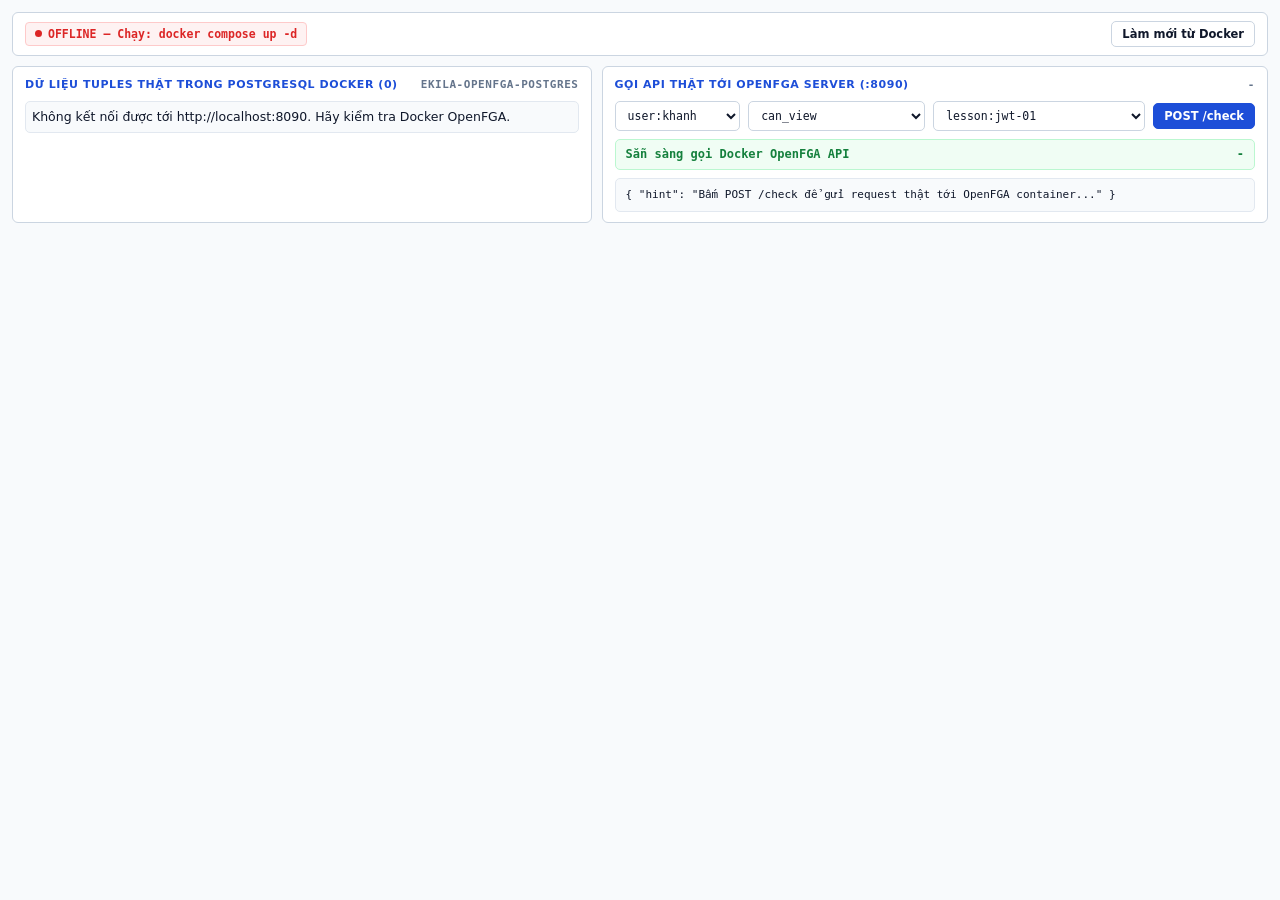
==== slides/openfga-local.html @ b3f42237 "chore: initial seminar slides, OpenFGA B2C model, docs, and CI/Pages workflow" ====
<!DOCTYPE html>
<html lang="vi">
<head>
<meta charset="UTF-8" />
<meta name="viewport" content="width=device-width, initial-scale=1.0" />
<title>OpenFGA Local Docker Console (localhost:8090)</title>
<style>
  :root {
    --bg: #f8fafc;
    --paper: #ffffff;
    --ink: #0f172a;
    --ink-2: #334155;
    --muted: #64748b;
    --border: #e2e8f0;
    --border-strong: #cbd5e1;
    --primary: #1d4ed8;
    --primary-soft: #eff6ff;
    --green: #15803d;
    --green-soft: #f0fdf4;
    --green-border: #bbf7d0;
    --red: #dc2626;
    --red-soft: #fef2f2;
    --red-border: #fecaca;
    --sans: "Inter", "Segoe UI", system-ui, sans-serif;
    --mono: "JetBrains Mono", Consolas, ui-monospace, monospace;
  }
  * { box-sizing: border-box; margin: 0; padding: 0; }
  body {
    font-family: var(--sans);
    background: var(--bg);
    color: var(--ink);
    padding: 12px;
    font-size: 12.5px;
    line-height: 1.45;
  }
  .top-strip {
    background: var(--paper);
    border: 1px solid var(--border-strong);
    border-radius: 6px;
    padding: 8px 12px;
    display: flex;
    align-items: center;
    justify-content: space-between;
    gap: 10px;
    margin-bottom: 10px;
    flex-wrap: wrap;
  }
  .status-pill {
    display: inline-flex;
    align-items: center;
    gap: 6px;
    font-family: var(--mono);
    font-size: 11.5px;
    font-weight: 700;
    padding: 3px 9px;
    border-radius: 4px;
    border: 1px solid var(--border-strong);
    background: var(--bg);
  }
  .status-pill.ok { color: var(--green); background: var(--green-soft); border-color: var(--green-border); }
  .status-pill.err { color: var(--red); background: var(--red-soft); border-color: var(--red-border); }
  .dot { width: 7px; height: 7px; border-radius: 50%; background: currentColor; }
  .meta-kv {
    display: flex;
    gap: 12px;
    font-family: var(--mono);
    font-size: 11px;
    color: var(--ink-2);
    flex-wrap: wrap;
  }
  .btn {
    background: var(--paper);
    border: 1px solid var(--border-strong);
    color: var(--ink);
    padding: 5px 10px;
    border-radius: 5px;
    font-size: 11.5px;
    font-weight: 600;
    cursor: pointer;
    font-family: var(--sans);
  }
  .btn:hover { border-color: var(--primary); color: var(--primary); }
  .btn.primary { background: var(--primary); color: #fff; border-color: var(--primary); }
  .grid {
    display: grid;
    grid-template-columns: 1fr 1.15fr;
    gap: 10px;
  }
  .panel {
    background: var(--paper);
    border: 1px solid var(--border-strong);
    border-radius: 6px;
    padding: 10px 12px;
    display: flex;
    flex-direction: column;
    gap: 8px;
  }
  .panel-title {
    font-size: 11px;
    font-weight: 700;
    text-transform: uppercase;
    letter-spacing: 0.05em;
    color: var(--primary);
    display: flex;
    justify-content: space-between;
    align-items: center;
  }
  .tuples-box {
    max-height: 225px;
    overflow-y: auto;
    border: 1px solid var(--border);
    border-radius: 5px;
    background: var(--bg);
    padding: 6px;
    display: flex;
    flex-direction: column;
    gap: 4px;
  }
  .t-row {
    font-family: var(--mono);
    font-size: 11px;
    padding: 4px 6px;
    background: var(--paper);
    border: 1px solid var(--border);
    border-radius: 4px;
    color: var(--ink-2);
  }
  .row { display: flex; gap: 8px; align-items: center; }
  select {
    flex: 1;
    padding: 6px 8px;
    border: 1px solid var(--border-strong);
    border-radius: 5px;
    font-family: var(--mono);
    font-size: 11.5px;
    background: var(--paper);
    color: var(--ink);
  }
  pre {
    background: var(--bg);
    border: 1px solid var(--border);
    border-radius: 5px;
    padding: 8px 10px;
    font-family: var(--mono);
    font-size: 11px;
    line-height: 1.45;
    overflow: auto;
    max-height: 155px;
    color: var(--ink);
  }
  .res-badge {
    padding: 6px 10px;
    border-radius: 5px;
    font-family: var(--mono);
    font-size: 12px;
    font-weight: 700;
    display: flex;
    justify-content: space-between;
    align-items: center;
  }
  .res-badge.ok { background: var(--green-soft); border: 1px solid var(--green-border); color: var(--green); }
  .res-badge.no { background: var(--red-soft); border: 1px solid var(--red-border); color: var(--red); }
</style>
</head>
<body>

<div class="top-strip">
  <div class="row">
    <span class="status-pill" id="healthPill"><span class="dot"></span>Connecting http://localhost:8090...</span>
    <div class="meta-kv" id="metaKv"></div>
  </div>
  <div class="row">
    <button class="btn" onclick="loadFromDocker()">Làm mới từ Docker</button>
  </div>
</div>

<div class="grid">
  <div class="panel">
    <div class="panel-title">
      <span>Dữ liệu Tuples thật trong PostgreSQL Docker (<span id="tupleCount">0</span>)</span>
      <span style="font-family:var(--mono); color:var(--muted);">ekila-openfga-postgres</span>
    </div>
    <div class="tuples-box" id="tuplesBox">Đang tải từ http://localhost:8090...</div>
  </div>

  <div class="panel">
    <div class="panel-title">
      <span>Gọi API thật tới OpenFGA Server (:8090)</span>
      <span id="apiTimer" style="font-family:var(--mono); color:var(--muted);">-</span>
    </div>
    <div class="row">
      <select id="qUser">
        <option value="user:khanh">user:khanh</option>
        <option value="user:an">user:an</option>
        <option value="user:duy">user:duy</option>
        <option value="user:linh">user:linh</option>
        <option value="user:cuong">user:cuong</option>
      </select>
      <select id="qRel">
        <option value="can_view">can_view</option>
        <option value="can_manage_questions">can_manage_questions</option>
        <option value="can_publish">can_publish</option>
        <option value="can_view_result">can_view_result</option>
        <option value="can_cancel">can_cancel</option>
      </select>
      <select id="qObj">
        <option value="lesson:jwt-01">lesson:jwt-01</option>
        <option value="lesson:intro-preview">lesson:intro-preview</option>
        <option value="quiz:quiz-auth">quiz:quiz-auth</option>
        <option value="course:spring-boot">course:spring-boot</option>
        <option value="quiz_attempt:att-khanh-01">quiz_attempt:att-khanh-01</option>
        <option value="order:ord-khanh-01">order:ord-khanh-01</option>
      </select>
      <button class="btn primary" onclick="callRealCheck()">POST /check</button>
    </div>
    <div class="res-badge ok" id="resBadge">
      <span id="resText">Sẵn sàng gọi Docker OpenFGA API</span>
      <span id="resAllowed">-</span>
    </div>
    <pre id="jsonOut">{ "hint": "Bấm POST /check để gửi request thật tới OpenFGA container..." }</pre>
  </div>
</div>

<script>
const API = 'http://localhost:8090';
let storeId = '';
let modelId = '';

async function loadFromDocker() {
  const pill = document.getElementById('healthPill');
  try {
    const h = await fetch(`${API}/healthz`).then(r => r.json());
    pill.className = 'status-pill ok';
    pill.innerHTML = `<span class="dot"></span>${h.status || 'SERVING'} • localhost:8090`;

    const storesRes = await fetch(`${API}/stores`).then(r => r.json());
    const store = (storesRes.stores || []).find(s => s.name === 'ekila-lms-b2c') || (storesRes.stores || [])[0];
    if (!store) {
      document.getElementById('tuplesBox').textContent = 'Chưa có store. Chạy openfga/seed-openfga.ps1 để nạp dữ liệu mẫu.';
      return;
    }
    storeId = store.id;

    const modelsRes = await fetch(`${API}/stores/${storeId}/authorization-models`).then(r => r.json());
    const latestModel = (modelsRes.authorization_models || [])[0];
    modelId = latestModel ? latestModel.id : '';

    document.getElementById('metaKv').innerHTML =
      `<span>Store: <strong>${store.name}</strong> (${storeId.slice(0, 10)}...)</span><span>Model: ${modelId ? modelId.slice(0, 10) + '...' : 'N/A'}</span>`;

    const readRes = await fetch(`${API}/stores/${storeId}/read`, {
      method: 'POST',
      headers: { 'Content-Type': 'application/json' },
      body: '{}'
    }).then(r => r.json());

    const list = readRes.tuples || [];
    document.getElementById('tupleCount').textContent = list.length;
    document.getElementById('tuplesBox').innerHTML = list.map(t =>
      `<div class="t-row">${t.key.object}#${t.key.relation}@${t.key.user}</div>`
    ).join('');

    await callRealCheck();
  } catch (e) {
    pill.className = 'status-pill err';
    pill.innerHTML = `<span class="dot"></span>OFFLINE — Chạy: docker compose up -d`;
    document.getElementById('tuplesBox').textContent = 'Không kết nối được tới http://localhost:8090. Hãy kiểm tra Docker OpenFGA.';
  }
}

async function callRealCheck() {
  if (!storeId) return;
  const user = document.getElementById('qUser').value;
  const relation = document.getElementById('qRel').value;
  const object = document.getElementById('qObj').value;
  const payload = { tuple_key: { user, relation, object }, authorization_model_id: modelId };

  const t0 = performance.now();
  const resp = await fetch(`${API}/stores/${storeId}/check`, {
    method: 'POST',
    headers: { 'Content-Type': 'application/json' },
    body: JSON.stringify(payload)
  }).then(r => r.json());
  const ms = (performance.now() - t0).toFixed(1);

  document.getElementById('apiTimer').textContent = `HTTP ${ms} ms`;
  const badge = document.getElementById('resBadge');
  badge.className = 'res-badge ' + (resp.allowed ? 'ok' : 'no');
  document.getElementById('resText').textContent = `Check(${user}, ${relation}, ${object})`;
  document.getElementById('resAllowed').textContent = `allowed: ${resp.allowed}`;
  document.getElementById('jsonOut').textContent = JSON.stringify({ request: payload, response: resp }, null, 2);
}

loadFromDocker();
</script>
</body>
</html>
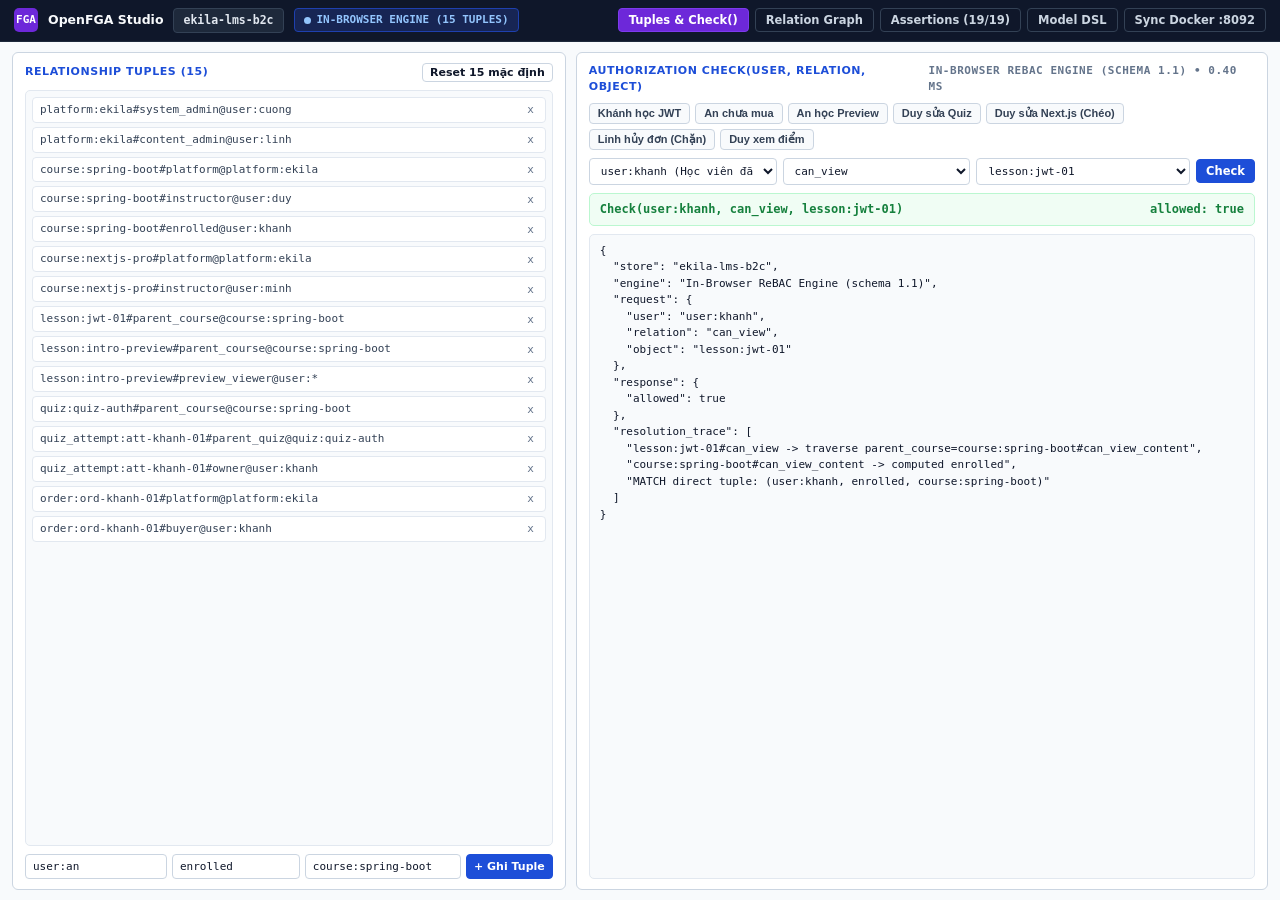
==== commit 0c200b5d: "fix(slides): add self-contained Ekila OpenFGA Studio for GitHub Pages and local Docker sync" ====
--- a/slides/openfga-local.html
+++ b/slides/openfga-local.html
@@ -3,9 +3,10 @@
 <head>
 <meta charset="UTF-8" />
 <meta name="viewport" content="width=device-width, initial-scale=1.0" />
-<title>OpenFGA Local Docker Console (localhost:8090)</title>
+<title>Ekila LMS — OpenFGA Interactive Studio (ekila-lms-b2c)</title>
 <style>
   :root {
+    --topbar: #0f172a;
     --bg: #f8fafc;
     --paper: #ffffff;
     --ink: #0f172a;
@@ -21,69 +22,126 @@
     --red: #dc2626;
     --red-soft: #fef2f2;
     --red-border: #fecaca;
+    --amber: #b45309;
+    --amber-soft: #fffbeb;
+    --amber-border: #fde68a;
+    --violet: #6d28d9;
+    --violet-soft: #f5f3ff;
     --sans: "Inter", "Segoe UI", system-ui, sans-serif;
     --mono: "JetBrains Mono", Consolas, ui-monospace, monospace;
   }
   * { box-sizing: border-box; margin: 0; padding: 0; }
-  body {
+  html, body {
+    height: 100%;
     font-family: var(--sans);
     background: var(--bg);
     color: var(--ink);
-    padding: 12px;
     font-size: 12.5px;
     line-height: 1.45;
-  }
-  .top-strip {
-    background: var(--paper);
-    border: 1px solid var(--border-strong);
-    border-radius: 6px;
-    padding: 8px 12px;
+    overflow: hidden;
+  }
+  .studio {
+    height: 100vh;
+    display: flex;
+    flex-direction: column;
+  }
+  .topbar {
+    background: var(--topbar);
+    color: #f8fafc;
+    padding: 8px 14px;
     display: flex;
     align-items: center;
     justify-content: space-between;
     gap: 10px;
-    margin-bottom: 10px;
-    flex-wrap: wrap;
+    flex-shrink: 0;
+    border-bottom: 1px solid #1e293b;
+  }
+  .brand {
+    display: flex;
+    align-items: center;
+    gap: 10px;
+    min-width: 0;
+  }
+  .brand-mark {
+    display: inline-flex;
+    align-items: center;
+    justify-content: center;
+    width: 24px;
+    height: 24px;
+    border-radius: 5px;
+    background: #6d28d9;
+    color: #ffffff;
+    font-family: var(--mono);
+    font-weight: 800;
+    font-size: 11px;
+    flex-shrink: 0;
+  }
+  .store-chip {
+    background: #1e293b;
+    border: 1px solid #334155;
+    color: #e2e8f0;
+    padding: 3px 9px;
+    border-radius: 4px;
+    font-family: var(--mono);
+    font-size: 11.5px;
+    font-weight: 600;
   }
   .status-pill {
     display: inline-flex;
     align-items: center;
     gap: 6px;
     font-family: var(--mono);
-    font-size: 11.5px;
+    font-size: 11px;
     font-weight: 700;
     padding: 3px 9px;
     border-radius: 4px;
-    border: 1px solid var(--border-strong);
-    background: var(--bg);
-  }
-  .status-pill.ok { color: var(--green); background: var(--green-soft); border-color: var(--green-border); }
-  .status-pill.err { color: var(--red); background: var(--red-soft); border-color: var(--red-border); }
+    border: 1px solid #334155;
+    background: #1e293b;
+    color: #cbd5e1;
+  }
+  .status-pill.docker { color: #86efac; border-color: #166534; background: #052e16; }
+  .status-pill.local { color: #93c5fd; border-color: #1e40af; background: #172554; }
   .dot { width: 7px; height: 7px; border-radius: 50%; background: currentColor; }
-  .meta-kv {
-    display: flex;
-    gap: 12px;
-    font-family: var(--mono);
-    font-size: 11px;
-    color: var(--ink-2);
-    flex-wrap: wrap;
-  }
-  .btn {
-    background: var(--paper);
-    border: 1px solid var(--border-strong);
-    color: var(--ink);
-    padding: 5px 10px;
-    border-radius: 5px;
+  .nav-tabs {
+    display: flex;
+    gap: 6px;
+    align-items: center;
+  }
+  .tab-btn {
+    background: transparent;
+    border: 1px solid #334155;
+    color: #cbd5e1;
+    padding: 4px 10px;
+    border-radius: 4px;
     font-size: 11.5px;
     font-weight: 600;
     cursor: pointer;
     font-family: var(--sans);
   }
-  .btn:hover { border-color: var(--primary); color: var(--primary); }
-  .btn.primary { background: var(--primary); color: #fff; border-color: var(--primary); }
-  .grid {
+  .tab-btn:hover { border-color: #64748b; color: #ffffff; }
+  .tab-btn.active { background: #6d28d9; border-color: #7c3aed; color: #ffffff; }
+  .body-area {
+    flex: 1;
+    min-height: 0;
+    padding: 10px 12px;
+    display: flex;
+    flex-direction: column;
+  }
+  .view-pane {
+    display: none;
+    flex: 1;
+    min-height: 0;
+  }
+  .view-pane.active {
+    display: flex;
+    flex-direction: column;
+    gap: 10px;
+  }
+  .split-grid {
+    flex: 1;
+    min-height: 0;
     display: grid;
-    grid-template-columns: 1fr 1.15fr;
+    grid-template-columns: 1fr 1.25fr;
     gap: 10px;
   }
   .panel {
@@ -94,6 +152,7 @@
     display: flex;
     flex-direction: column;
     gap: 8px;
+    min-height: 0;
   }
   .panel-title {
     font-size: 11px;
@@ -104,9 +163,29 @@
     display: flex;
     justify-content: space-between;
     align-items: center;
-  }
+    gap: 8px;
+    flex-shrink: 0;
+  }
+  .btn {
+    background: var(--paper);
+    border: 1px solid var(--border-strong);
+    color: var(--ink);
+    padding: 4px 9px;
+    border-radius: 4px;
+    font-size: 11.5px;
+    font-weight: 600;
+    cursor: pointer;
+    font-family: var(--sans);
+    white-space: nowrap;
+  }
+  .btn:hover { border-color: var(--primary); color: var(--primary); }
+  .btn.primary { background: var(--primary); color: #ffffff; border-color: var(--primary); }
+  .btn.primary:hover { background: #1e40af; color: #ffffff; }
+  .btn.sm { padding: 2px 7px; font-size: 11px; }
+  .btn.danger { color: var(--red); border-color: var(--red-border); background: var(--red-soft); }
   .tuples-box {
-    max-height: 225px;
+    flex: 1;
+    min-height: 0;
     overflow-y: auto;
     border: 1px solid var(--border);
     border-radius: 5px;
@@ -119,179 +198,714 @@
   .t-row {
     font-family: var(--mono);
     font-size: 11px;
-    padding: 4px 6px;
+    padding: 4px 7px;
     background: var(--paper);
     border: 1px solid var(--border);
     border-radius: 4px;
     color: var(--ink-2);
-  }
-  .row { display: flex; gap: 8px; align-items: center; }
-  select {
-    flex: 1;
-    padding: 6px 8px;
+    display: flex;
+    align-items: center;
+    justify-content: space-between;
+    gap: 6px;
+  }
+  .t-text { overflow: hidden; text-overflow: ellipsis; white-space: nowrap; }
+  .t-del {
+    background: transparent;
+    border: none;
+    color: var(--muted);
+    cursor: pointer;
+    font-family: var(--mono);
+    font-size: 11px;
+    padding: 0 4px;
+  }
+  .t-del:hover { color: var(--red); font-weight: 700; }
+  .add-form {
+    display: grid;
+    grid-template-columns: 1fr 0.9fr 1.1fr auto;
+    gap: 5px;
+    flex-shrink: 0;
+  }
+  input, select {
+    padding: 5px 7px;
     border: 1px solid var(--border-strong);
+    border-radius: 4px;
+    font-family: var(--mono);
+    font-size: 11px;
+    background: var(--paper);
+    color: var(--ink);
+    min-width: 0;
+  }
+  .row { display: flex; gap: 6px; align-items: center; flex-wrap: wrap; }
+  .presets {
+    display: flex;
+    gap: 5px;
+    flex-wrap: wrap;
+    flex-shrink: 0;
+  }
+  .preset-chip {
+    background: var(--bg);
+    border: 1px solid var(--border-strong);
+    color: var(--ink-2);
+    padding: 3px 8px;
+    border-radius: 4px;
+    font-size: 11px;
+    font-weight: 600;
+    cursor: pointer;
+  }
+  .preset-chip:hover { border-color: var(--primary); color: var(--primary); background: var(--primary-soft); }
+  .res-badge {
+    padding: 7px 10px;
     border-radius: 5px;
     font-family: var(--mono);
-    font-size: 11.5px;
-    background: var(--paper);
-    color: var(--ink);
-  }
-  pre {
+    font-size: 12px;
+    font-weight: 700;
+    display: flex;
+    justify-content: space-between;
+    align-items: center;
+    flex-shrink: 0;
+  }
+  .res-badge.ok { background: var(--green-soft); border: 1px solid var(--green-border); color: var(--green); }
+  .res-badge.no { background: var(--red-soft); border: 1px solid var(--red-border); color: var(--red); }
+  .trace-box {
+    flex: 1;
+    min-height: 0;
+    overflow: auto;
     background: var(--bg);
     border: 1px solid var(--border);
     border-radius: 5px;
     padding: 8px 10px;
     font-family: var(--mono);
     font-size: 11px;
-    line-height: 1.45;
-    overflow: auto;
-    max-height: 155px;
+    line-height: 1.5;
     color: var(--ink);
   }
-  .res-badge {
-    padding: 6px 10px;
+  .assert-grid {
+    flex: 1;
+    min-height: 0;
+    overflow-y: auto;
+    display: grid;
+    grid-template-columns: repeat(2, minmax(0, 1fr));
+    gap: 6px;
+    align-content: start;
+  }
+  .assert-card {
+    background: var(--paper);
+    border: 1px solid var(--border-strong);
     border-radius: 5px;
+    padding: 7px 9px;
     font-family: var(--mono);
-    font-size: 12px;
-    font-weight: 700;
+    font-size: 11px;
     display: flex;
     justify-content: space-between;
     align-items: center;
-  }
-  .res-badge.ok { background: var(--green-soft); border: 1px solid var(--green-border); color: var(--green); }
-  .res-badge.no { background: var(--red-soft); border: 1px solid var(--red-border); color: var(--red); }
+    gap: 8px;
+  }
+  .assert-card.pass { border-left: 3px solid var(--green); }
+  .assert-card.fail { border-left: 3px solid var(--red); background: var(--red-soft); }
+  .tag-pass { color: var(--green); font-weight: 700; }
+  .tag-fail { color: var(--red); font-weight: 700; }
+  .dsl-pre {
+    flex: 1;
+    min-height: 0;
+    overflow: auto;
+    background: #0f172a;
+    color: #e2e8f0;
+    border-radius: 6px;
+    padding: 12px 14px;
+    font-family: var(--mono);
+    font-size: 11.5px;
+    line-height: 1.55;
+  }
+  .graph-wrap {
+    flex: 1;
+    min-height: 0;
+    background: #ffffff;
+    border: 1px solid var(--border-strong);
+    border-radius: 6px;
+    display: flex;
+    flex-direction: column;
+    padding: 8px 10px;
+    gap: 6px;
+  }
+  .graph-svg {
+    flex: 1;
+    width: 100%;
+    min-height: 0;
+  }
+  @media (max-width: 820px) {
+    .split-grid { grid-template-columns: 1fr; }
+    .assert-grid { grid-template-columns: 1fr; }
+  }
 </style>
 </head>
 <body>
-
-<div class="top-strip">
-  <div class="row">
-    <span class="status-pill" id="healthPill"><span class="dot"></span>Connecting http://localhost:8090...</span>
-    <div class="meta-kv" id="metaKv"></div>
-  </div>
-  <div class="row">
-    <button class="btn" onclick="loadFromDocker()">Làm mới từ Docker</button>
-  </div>
+<div class="studio">
+  <header class="topbar">
+    <div class="brand">
+      <span class="brand-mark">FGA</span>
+      <span style="font-weight:700; font-size:12.5px;">OpenFGA Studio</span>
+      <span class="store-chip">ekila-lms-b2c</span>
+      <span class="status-pill local" id="enginePill"><span class="dot"></span>Initializing...</span>
+    </div>
+    <div class="nav-tabs">
+      <button class="tab-btn active" data-tab="console" onclick="switchTab('console', this)">Tuples &amp; Check()</button>
+      <button class="tab-btn" data-tab="graph" onclick="switchTab('graph', this)">Relation Graph</button>
+      <button class="tab-btn" data-tab="tests" onclick="switchTab('tests', this)">Assertions (<span id="testPassBadge">12/12</span>)</button>
+      <button class="tab-btn" data-tab="dsl" onclick="switchTab('dsl', this)">Model DSL</button>
+      <button class="tab-btn" onclick="detectDocker(true)">Sync Docker :8092</button>
+    </div>
+  </header>
+
+  <main class="body-area">
+    <!-- TAB 1: TUPLES & CHECK -->
+    <section class="view-pane active" id="tab-console">
+      <div class="split-grid">
+        <div class="panel">
+          <div class="panel-title">
+            <span>Relationship Tuples (<span id="tupleCount">15</span>)</span>
+            <button class="btn sm" onclick="resetTuples()">Reset 15 mặc định</button>
+          </div>
+          <div class="tuples-box" id="tuplesBox"></div>
+          <div class="add-form">
+            <input id="inUser" value="user:an" placeholder="user:an" title="User" />
+            <input id="inRel" value="enrolled" placeholder="relation" title="Relation" />
+            <input id="inObj" value="course:spring-boot" placeholder="course:spring-boot" title="Object" />
+            <button class="btn primary sm" onclick="addTuple()">+ Ghi Tuple</button>
+          </div>
+        </div>
+
+        <div class="panel">
+          <div class="panel-title">
+            <span>Authorization Check(user, relation, object)</span>
+            <span id="apiTimer" style="font-family:var(--mono); color:var(--muted);">-</span>
+          </div>
+          <div class="presets">
+            <button class="preset-chip" onclick="applyPreset('user:khanh','can_view','lesson:jwt-01')">Khánh học JWT</button>
+            <button class="preset-chip" onclick="applyPreset('user:an','can_view','lesson:jwt-01')">An chưa mua</button>
+            <button class="preset-chip" onclick="applyPreset('user:an','can_view','lesson:intro-preview')">An học Preview</button>
+            <button class="preset-chip" onclick="applyPreset('user:duy','can_manage_questions','quiz:quiz-auth')">Duy sửa Quiz</button>
+            <button class="preset-chip" onclick="applyPreset('user:duy','can_edit','course:nextjs-pro')">Duy sửa Next.js (Chéo)</button>
+            <button class="preset-chip" onclick="applyPreset('user:linh','can_cancel','order:ord-khanh-01')">Linh hủy đơn (Chặn)</button>
+            <button class="preset-chip" onclick="applyPreset('user:duy','can_view_result','quiz_attempt:att-khanh-01')">Duy xem điểm</button>
+          </div>
+          <div class="row">
+            <select id="qUser" style="flex:1;" onchange="runCheck()">
+              <option value="user:khanh">user:khanh (Học viên đã mua)</option>
+              <option value="user:an">user:an (Học viên chưa mua)</option>
+              <option value="user:duy">user:duy (Giảng viên Spring)</option>
+              <option value="user:minh">user:minh (Giảng viên Next.js)</option>
+              <option value="user:linh">user:linh (Content Admin)</option>
+              <option value="user:cuong">user:cuong (System Admin)</option>
+            </select>
+            <select id="qRel" style="flex:1;" onchange="runCheck()">
+              <option value="can_view">can_view</option>
+              <option value="can_track_progress">can_track_progress</option>
+              <option value="can_attempt">can_attempt</option>
+              <option value="can_edit">can_edit</option>
+              <option value="can_publish">can_publish</option>
+              <option value="can_manage_questions">can_manage_questions</option>
+              <option value="can_draft_or_submit">can_draft_or_submit</option>
+              <option value="can_view_result">can_view_result</option>
+              <option value="can_cancel">can_cancel</option>
+            </select>
+            <select id="qObj" style="flex:1.15;" onchange="runCheck()">
+              <option value="lesson:jwt-01">lesson:jwt-01</option>
+              <option value="lesson:intro-preview">lesson:intro-preview</option>
+              <option value="quiz:quiz-auth">quiz:quiz-auth</option>
+              <option value="course:spring-boot">course:spring-boot</option>
+              <option value="course:nextjs-pro">course:nextjs-pro</option>
+              <option value="quiz_attempt:att-khanh-01">quiz_attempt:att-khanh-01</option>
+              <option value="order:ord-khanh-01">order:ord-khanh-01</option>
+            </select>
+            <button class="btn primary" onclick="runCheck()">Check</button>
+          </div>
+          <div class="res-badge ok" id="resBadge">
+            <span id="resText">Check(user:khanh, can_view, lesson:jwt-01)</span>
+            <span id="resAllowed">allowed: true</span>
+          </div>
+          <pre class="trace-box" id="jsonOut"></pre>
+        </div>
+      </div>
+    </section>
+
+    <!-- TAB 2: RELATION GRAPH -->
+    <section class="view-pane" id="tab-graph">
+      <div class="graph-wrap">
+        <div class="panel-title">
+          <span>Đồ thị phân cấp B2C Ekila LMS (7 Types • Dữ liệu thật từ Store)</span>
+          <span id="graphStatus" style="font-family:var(--mono); color:var(--muted);">Sẵn sàng</span>
+        </div>
+        <svg class="graph-svg" id="graphSvg" viewBox="0 0 920 340"></svg>
+      </div>
+    </section>
+
+    <!-- TAB 3: ASSERTIONS -->
+    <section class="view-pane" id="tab-tests">
+      <div class="panel" style="flex:1;">
+        <div class="panel-title">
+          <span>Bộ kiểm thử Ekila LMS Assertions (<span id="assertSummary">Đang chạy...</span>)</span>
+          <button class="btn sm primary" onclick="runAllAssertions()">Chạy lại Assertions</button>
+        </div>
+        <div class="assert-grid" id="assertGrid"></div>
+      </div>
+    </section>
+
+    <!-- TAB 4: DSL -->
+    <section class="view-pane" id="tab-dsl">
+      <pre class="dsl-pre" id="dslPre"></pre>
+    </section>
+  </main>
 </div>
 
-<div class="grid">
-  <div class="panel">
-    <div class="panel-title">
-      <span>Dữ liệu Tuples thật trong PostgreSQL Docker (<span id="tupleCount">0</span>)</span>
-      <span style="font-family:var(--mono); color:var(--muted);">ekila-openfga-postgres</span>
+<script>
+const DOCKER_API = 'http://localhost:8092';
+const MODEL_DSL = `model
+  schema 1.1
+
+type user
+
+type platform
+  relations
+    define system_admin: [user]
+    define content_admin: [user]
+
+type course
+  relations
+    define platform: [platform]
+    define instructor: [user]
+    define enrolled: [user]
+
+    define can_edit: instructor or content_admin from platform or system_admin from platform
+    define can_publish: content_admin from platform or system_admin from platform
+    define can_manage_questions: instructor or content_admin from platform or system_admin from platform
+    define can_view_content: enrolled or can_edit
+    define can_view_reports: can_edit
+    define can_learn: enrolled
+
+type lesson
+  relations
+    define parent_course: [course]
+    define preview_viewer: [user:*]
+
+    define can_view: preview_viewer or can_view_content from parent_course
+    define can_track_progress: can_learn from parent_course
+
+type quiz
+  relations
+    define parent_course: [course]
+    define course_reporter: can_view_reports from parent_course
+
+    define can_manage_questions: can_manage_questions from parent_course
+    define can_attempt: can_learn from parent_course
+
+type quiz_attempt
+  relations
+    define parent_quiz: [quiz]
+    define owner: [user]
+
+    define can_draft_or_submit: owner
+    define can_view_result: owner or course_reporter from parent_quiz
+
+type order
+  relations
+    define platform: [platform]
+    define buyer: [user]
+
+    define can_view: buyer or content_admin from platform or system_admin from platform
+    define can_cancel: buyer or system_admin from platform`;
+
+const DEFAULT_TUPLES = [
+  { user: 'user:cuong', relation: 'system_admin', object: 'platform:ekila' },
+  { user: 'user:linh', relation: 'content_admin', object: 'platform:ekila' },
+  { user: 'platform:ekila', relation: 'platform', object: 'course:spring-boot' },
+  { user: 'user:duy', relation: 'instructor', object: 'course:spring-boot' },
+  { user: 'user:khanh', relation: 'enrolled', object: 'course:spring-boot' },
+  { user: 'platform:ekila', relation: 'platform', object: 'course:nextjs-pro' },
+  { user: 'user:minh', relation: 'instructor', object: 'course:nextjs-pro' },
+  { user: 'course:spring-boot', relation: 'parent_course', object: 'lesson:jwt-01' },
+  { user: 'course:spring-boot', relation: 'parent_course', object: 'lesson:intro-preview' },
+  { user: 'user:*', relation: 'preview_viewer', object: 'lesson:intro-preview' },
+  { user: 'course:spring-boot', relation: 'parent_course', object: 'quiz:quiz-auth' },
+  { user: 'quiz:quiz-auth', relation: 'parent_quiz', object: 'quiz_attempt:att-khanh-01' },
+  { user: 'user:khanh', relation: 'owner', object: 'quiz_attempt:att-khanh-01' },
+  { user: 'platform:ekila', relation: 'platform', object: 'order:ord-khanh-01' },
+  { user: 'user:khanh', relation: 'buyer', object: 'order:ord-khanh-01' }
+];
+
+// Declarative OpenFGA schema 1.1 evaluation rules matching openfga/ekila-lms-model.fga
+const MODEL_RULES = {
+  platform: {
+    system_admin: [{ kind: 'direct' }],
+    content_admin: [{ kind: 'direct' }]
+  },
+  course: {
+    platform: [{ kind: 'direct' }],
+    instructor: [{ kind: 'direct' }],
+    enrolled: [{ kind: 'direct' }],
+    can_edit: [
+      { kind: 'computed', rel: 'instructor' },
+      { kind: 'ttu', tupleset: 'platform', rel: 'content_admin' },
+      { kind: 'ttu', tupleset: 'platform', rel: 'system_admin' }
+    ],
+    can_publish: [
+      { kind: 'ttu', tupleset: 'platform', rel: 'content_admin' },
+      { kind: 'ttu', tupleset: 'platform', rel: 'system_admin' }
+    ],
+    can_manage_questions: [
+      { kind: 'computed', rel: 'instructor' },
+      { kind: 'ttu', tupleset: 'platform', rel: 'content_admin' },
+      { kind: 'ttu', tupleset: 'platform', rel: 'system_admin' }
+    ],
+    can_view_content: [
+      { kind: 'computed', rel: 'enrolled' },
+      { kind: 'computed', rel: 'can_edit' }
+    ],
+    can_view_reports: [{ kind: 'computed', rel: 'can_edit' }],
+    can_learn: [{ kind: 'computed', rel: 'enrolled' }]
+  },
+  lesson: {
+    parent_course: [{ kind: 'direct' }],
+    preview_viewer: [{ kind: 'direct', wildcard: true }],
+    can_view: [
+      { kind: 'computed', rel: 'preview_viewer' },
+      { kind: 'ttu', tupleset: 'parent_course', rel: 'can_view_content' }
+    ],
+    can_track_progress: [{ kind: 'ttu', tupleset: 'parent_course', rel: 'can_learn' }]
+  },
+  quiz: {
+    parent_course: [{ kind: 'direct' }],
+    course_reporter: [{ kind: 'ttu', tupleset: 'parent_course', rel: 'can_view_reports' }],
+    can_manage_questions: [{ kind: 'ttu', tupleset: 'parent_course', rel: 'can_manage_questions' }],
+    can_attempt: [{ kind: 'ttu', tupleset: 'parent_course', rel: 'can_learn' }]
+  },
+  quiz_attempt: {
+    parent_quiz: [{ kind: 'direct' }],
+    owner: [{ kind: 'direct' }],
+    can_draft_or_submit: [{ kind: 'computed', rel: 'owner' }],
+    can_view_result: [
+      { kind: 'computed', rel: 'owner' },
+      { kind: 'ttu', tupleset: 'parent_quiz', rel: 'course_reporter' }
+    ]
+  },
+  order: {
+    platform: [{ kind: 'direct' }],
+    buyer: [{ kind: 'direct' }],
+    can_view: [
+      { kind: 'computed', rel: 'buyer' },
+      { kind: 'ttu', tupleset: 'platform', rel: 'content_admin' },
+      { kind: 'ttu', tupleset: 'platform', rel: 'system_admin' }
+    ],
+    can_cancel: [
+      { kind: 'computed', rel: 'buyer' },
+      { kind: 'ttu', tupleset: 'platform', rel: 'system_admin' }
+    ]
+  }
+};
+
+const ASSERTIONS = [
+  { user: 'user:khanh', relation: 'can_view', object: 'lesson:jwt-01', expected: true },
+  { user: 'user:khanh', relation: 'can_track_progress', object: 'lesson:jwt-01', expected: true },
+  { user: 'user:an', relation: 'can_view', object: 'lesson:jwt-01', expected: false },
+  { user: 'user:an', relation: 'can_track_progress', object: 'lesson:jwt-01', expected: false },
+  { user: 'user:an', relation: 'can_view', object: 'lesson:intro-preview', expected: true },
+  { user: 'user:an', relation: 'can_track_progress', object: 'lesson:intro-preview', expected: false },
+  { user: 'user:khanh', relation: 'can_attempt', object: 'quiz:quiz-auth', expected: true },
+  { user: 'user:an', relation: 'can_attempt', object: 'quiz:quiz-auth', expected: false },
+  { user: 'user:duy', relation: 'can_edit', object: 'course:spring-boot', expected: true },
+  { user: 'user:duy', relation: 'can_publish', object: 'course:spring-boot', expected: false },
+  { user: 'user:duy', relation: 'can_manage_questions', object: 'quiz:quiz-auth', expected: true },
+  { user: 'user:duy', relation: 'can_edit', object: 'course:nextjs-pro', expected: false },
+  { user: 'user:khanh', relation: 'can_draft_or_submit', object: 'quiz_attempt:att-khanh-01', expected: true },
+  { user: 'user:an', relation: 'can_view_result', object: 'quiz_attempt:att-khanh-01', expected: false },
+  { user: 'user:duy', relation: 'can_draft_or_submit', object: 'quiz_attempt:att-khanh-01', expected: false },
+  { user: 'user:duy', relation: 'can_view_result', object: 'quiz_attempt:att-khanh-01', expected: true },
+  { user: 'user:linh', relation: 'can_publish', object: 'course:spring-boot', expected: true },
+  { user: 'user:linh', relation: 'can_cancel', object: 'order:ord-khanh-01', expected: false },
+  { user: 'user:cuong', relation: 'can_cancel', object: 'order:ord-khanh-01', expected: true }
+];
+
+let tuples = DEFAULT_TUPLES.map(t => ({ ...t }));
+let dockerConnected = false;
+let dockerStoreId = '';
+let dockerModelId = '';
+
+function evaluateLocal(user, relation, object, visited = new Set()) {
+  const key = `${user}|${relation}|${object}`;
+  if (visited.has(key)) return { allowed: false, trace: [] };
+  visited.add(key);
+
+  const [objType] = object.split(':');
+  const typeRules = MODEL_RULES[objType];
+  if (!typeRules || !typeRules[relation]) {
+    return { allowed: false, trace: [`Relation ${relation} không tồn tại trên type ${objType}`] };
+  }
+
+  for (const branch of typeRules[relation]) {
+    if (branch.kind === 'direct') {
+      const exact = tuples.find(t => t.object === object && t.relation === relation && t.user === user);
+      if (exact) {
+        return { allowed: true, trace: [`MATCH direct tuple: (${exact.user}, ${exact.relation}, ${exact.object})`] };
+      }
+      if (branch.wildcard && user.startsWith('user:')) {
+        const wild = tuples.find(t => t.object === object && t.relation === relation && t.user === 'user:*');
+        if (wild) {
+          return { allowed: true, trace: [`MATCH wildcard tuple: (user:*, ${wild.relation}, ${wild.object})`] };
+        }
+      }
+    } else if (branch.kind === 'computed') {
+      const sub = evaluateLocal(user, branch.rel, object, new Set(visited));
+      if (sub.allowed) {
+        return {
+          allowed: true,
+          trace: [`${object}#${relation} -> computed ${branch.rel}`, ...sub.trace]
+        };
+      }
+    } else if (branch.kind === 'ttu') {
+      const parents = tuples.filter(t => t.object === object && t.relation === branch.tupleset);
+      for (const p of parents) {
+        const sub = evaluateLocal(user, branch.rel, p.user, new Set(visited));
+        if (sub.allowed) {
+          return {
+            allowed: true,
+            trace: [`${object}#${relation} -> traverse ${branch.tupleset}=${p.user}#${branch.rel}`, ...sub.trace]
+          };
+        }
+      }
+    }
+  }
+  return { allowed: false, trace: [`NO PATH FOUND: (${user}, ${relation}, ${object})`] };
+}
+
+function renderTuples() {
+  document.getElementById('tupleCount').textContent = tuples.length;
+  document.getElementById('tuplesBox').innerHTML = tuples.map((t, idx) => `
+    <div class="t-row">
+      <span class="t-text">${t.object}#${t.relation}@${t.user}</span>
+      <button class="t-del" onclick="removeTuple(${idx})" title="Xóa tuple">x</button>
     </div>
-    <div class="tuples-box" id="tuplesBox">Đang tải từ http://localhost:8090...</div>
-  </div>
-
-  <div class="panel">
-    <div class="panel-title">
-      <span>Gọi API thật tới OpenFGA Server (:8090)</span>
-      <span id="apiTimer" style="font-family:var(--mono); color:var(--muted);">-</span>
-    </div>
-    <div class="row">
-      <select id="qUser">
-        <option value="user:khanh">user:khanh</option>
-        <option value="user:an">user:an</option>
-        <option value="user:duy">user:duy</option>
-        <option value="user:linh">user:linh</option>
-        <option value="user:cuong">user:cuong</option>
-      </select>
-      <select id="qRel">
-        <option value="can_view">can_view</option>
-        <option value="can_manage_questions">can_manage_questions</option>
-        <option value="can_publish">can_publish</option>
-        <option value="can_view_result">can_view_result</option>
-        <option value="can_cancel">can_cancel</option>
-      </select>
-      <select id="qObj">
-        <option value="lesson:jwt-01">lesson:jwt-01</option>
-        <option value="lesson:intro-preview">lesson:intro-preview</option>
-        <option value="quiz:quiz-auth">quiz:quiz-auth</option>
-        <option value="course:spring-boot">course:spring-boot</option>
-        <option value="quiz_attempt:att-khanh-01">quiz_attempt:att-khanh-01</option>
-        <option value="order:ord-khanh-01">order:ord-khanh-01</option>
-      </select>
-      <button class="btn primary" onclick="callRealCheck()">POST /check</button>
-    </div>
-    <div class="res-badge ok" id="resBadge">
-      <span id="resText">Sẵn sàng gọi Docker OpenFGA API</span>
-      <span id="resAllowed">-</span>
-    </div>
-    <pre id="jsonOut">{ "hint": "Bấm POST /check để gửi request thật tới OpenFGA container..." }</pre>
-  </div>
-</div>
-
-<script>
-const API = 'http://localhost:8090';
-let storeId = '';
-let modelId = '';
-
-async function loadFromDocker() {
-  const pill = document.getElementById('healthPill');
-  try {
-    const h = await fetch(`${API}/healthz`).then(r => r.json());
-    pill.className = 'status-pill ok';
-    pill.innerHTML = `<span class="dot"></span>${h.status || 'SERVING'} • localhost:8090`;
-
-    const storesRes = await fetch(`${API}/stores`).then(r => r.json());
-    const store = (storesRes.stores || []).find(s => s.name === 'ekila-lms-b2c') || (storesRes.stores || [])[0];
-    if (!store) {
-      document.getElementById('tuplesBox').textContent = 'Chưa có store. Chạy openfga/seed-openfga.ps1 để nạp dữ liệu mẫu.';
-      return;
-    }
-    storeId = store.id;
-
-    const modelsRes = await fetch(`${API}/stores/${storeId}/authorization-models`).then(r => r.json());
-    const latestModel = (modelsRes.authorization_models || [])[0];
-    modelId = latestModel ? latestModel.id : '';
-
-    document.getElementById('metaKv').innerHTML =
-      `<span>Store: <strong>${store.name}</strong> (${storeId.slice(0, 10)}...)</span><span>Model: ${modelId ? modelId.slice(0, 10) + '...' : 'N/A'}</span>`;
-
-    const readRes = await fetch(`${API}/stores/${storeId}/read`, {
-      method: 'POST',
-      headers: { 'Content-Type': 'application/json' },
-      body: '{}'
-    }).then(r => r.json());
-
-    const list = readRes.tuples || [];
-    document.getElementById('tupleCount').textContent = list.length;
-    document.getElementById('tuplesBox').innerHTML = list.map(t =>
-      `<div class="t-row">${t.key.object}#${t.key.relation}@${t.key.user}</div>`
-    ).join('');
-
-    await callRealCheck();
-  } catch (e) {
-    pill.className = 'status-pill err';
-    pill.innerHTML = `<span class="dot"></span>OFFLINE — Chạy: docker compose up -d`;
-    document.getElementById('tuplesBox').textContent = 'Không kết nối được tới http://localhost:8090. Hãy kiểm tra Docker OpenFGA.';
-  }
-}
-
-async function callRealCheck() {
-  if (!storeId) return;
+  `).join('');
+  renderGraph();
+}
+
+async function addTuple() {
+  const user = document.getElementById('inUser').value.trim();
+  const relation = document.getElementById('inRel').value.trim();
+  const object = document.getElementById('inObj').value.trim();
+  if (!user || !relation || !object) return;
+  if (tuples.some(t => t.user === user && t.relation === relation && t.object === object)) return;
+
+  if (dockerConnected && dockerStoreId) {
+    try {
+      await fetch(`${DOCKER_API}/stores/${dockerStoreId}/write`, {
+        method: 'POST',
+        headers: { 'Content-Type': 'application/json' },
+        body: JSON.stringify({ writes: { tuple_keys: [{ user, relation, object }] } })
+      });
+    } catch (_) {}
+  }
+  tuples.push({ user, relation, object });
+  renderTuples();
+  runCheck();
+  runAllAssertions();
+}
+
+async function removeTuple(idx) {
+  const t = tuples[idx];
+  if (!t) return;
+  if (dockerConnected && dockerStoreId) {
+    try {
+      await fetch(`${DOCKER_API}/stores/${dockerStoreId}/write`, {
+        method: 'POST',
+        headers: { 'Content-Type': 'application/json' },
+        body: JSON.stringify({ deletes: { tuple_keys: [t] } })
+      });
+    } catch (_) {}
+  }
+  tuples.splice(idx, 1);
+  renderTuples();
+  runCheck();
+  runAllAssertions();
+}
+
+function resetTuples() {
+  tuples = DEFAULT_TUPLES.map(t => ({ ...t }));
+  renderTuples();
+  runCheck();
+  runAllAssertions();
+}
+
+function applyPreset(u, r, o) {
+  document.getElementById('qUser').value = u;
+  document.getElementById('qRel').value = r;
+  document.getElementById('qObj').value = o;
+  runCheck();
+}
+
+async function runCheck() {
   const user = document.getElementById('qUser').value;
   const relation = document.getElementById('qRel').value;
   const object = document.getElementById('qObj').value;
-  const payload = { tuple_key: { user, relation, object }, authorization_model_id: modelId };
 
   const t0 = performance.now();
-  const resp = await fetch(`${API}/stores/${storeId}/check`, {
-    method: 'POST',
-    headers: { 'Content-Type': 'application/json' },
-    body: JSON.stringify(payload)
-  }).then(r => r.json());
-  const ms = (performance.now() - t0).toFixed(1);
-
-  document.getElementById('apiTimer').textContent = `HTTP ${ms} ms`;
+  const localRes = evaluateLocal(user, relation, object);
+  let allowed = localRes.allowed;
+  let engine = 'In-Browser ReBAC Engine (schema 1.1)';
+  let rawDockerResp = null;
+
+  if (dockerConnected && dockerStoreId) {
+    try {
+      const resp = await fetch(`${DOCKER_API}/stores/${dockerStoreId}/check`, {
+        method: 'POST',
+        headers: { 'Content-Type': 'application/json' },
+        body: JSON.stringify({ tuple_key: { user, relation, object }, authorization_model_id: dockerModelId || undefined })
+      }).then(r => r.json());
+      if (typeof resp.allowed === 'boolean') {
+        allowed = resp.allowed;
+        rawDockerResp = resp;
+        engine = 'Docker OpenFGA Server (:8092)';
+      }
+    } catch (_) {}
+  }
+  const ms = (performance.now() - t0).toFixed(2);
+
+  document.getElementById('apiTimer').textContent = `${engine} • ${ms} ms`;
   const badge = document.getElementById('resBadge');
-  badge.className = 'res-badge ' + (resp.allowed ? 'ok' : 'no');
+  badge.className = 'res-badge ' + (allowed ? 'ok' : 'no');
   document.getElementById('resText').textContent = `Check(${user}, ${relation}, ${object})`;
-  document.getElementById('resAllowed').textContent = `allowed: ${resp.allowed}`;
-  document.getElementById('jsonOut').textContent = JSON.stringify({ request: payload, response: resp }, null, 2);
-}
-
-loadFromDocker();
+  document.getElementById('resAllowed').textContent = `allowed: ${allowed}`;
+
+  document.getElementById('jsonOut').textContent = JSON.stringify({
+    store: 'ekila-lms-b2c',
+    engine,
+    request: { user, relation, object },
+    response: rawDockerResp || { allowed },
+    resolution_trace: localRes.trace
+  }, null, 2);
+
+  renderGraph({ user, relation, object, allowed });
+}
+
+function runAllAssertions() {
+  let passed = 0;
+  const html = ASSERTIONS.map(a => {
+    const res = evaluateLocal(a.user, a.relation, a.object);
+    const ok = res.allowed === a.expected;
+    if (ok) passed++;
+    return `
+      <div class="assert-card ${ok ? 'pass' : 'fail'}">
+        <span>${a.user} → <strong>${a.relation}</strong>(${a.object}) = ${a.expected}</span>
+        <span class="${ok ? 'tag-pass' : 'tag-fail'}">${ok ? 'PASS' : 'FAIL (' + res.allowed + ')'}</span>
+      </div>
+    `;
+  }).join('');
+  document.getElementById('assertGrid').innerHTML = html;
+  document.getElementById('assertSummary').textContent = `${passed}/${ASSERTIONS.length} Passed`;
+  document.getElementById('testPassBadge').textContent = `${passed}/${ASSERTIONS.length}`;
+}
+
+function renderGraph(activeQuery) {
+  const svg = document.getElementById('graphSvg');
+  if (!svg) return;
+  const nodes = [
+    { id: 'platform:ekila', x: 110, y: 170, w: 135, c: '#eff6ff', b: '#1d4ed8' },
+    { id: 'course:spring-boot', x: 320, y: 110, w: 150, c: '#f0fdf4', b: '#15803d' },
+    { id: 'course:nextjs-pro', x: 320, y: 245, w: 150, c: '#f0fdf4', b: '#15803d' },
+    { id: 'lesson:jwt-01', x: 560, y: 55, w: 140, c: '#fffbeb', b: '#b45309' },
+    { id: 'lesson:intro-preview', x: 560, y: 120, w: 155, c: '#fffbeb', b: '#b45309' },
+    { id: 'quiz:quiz-auth', x: 560, y: 195, w: 140, c: '#f5f3ff', b: '#6d28d9' },
+    { id: 'quiz_attempt:att-khanh-01', x: 785, y: 195, w: 175, c: '#f5f3ff', b: '#6d28d9' },
+    { id: 'order:ord-khanh-01', x: 320, y: 305, w: 155, c: '#f8fafc', b: '#475569' }
+  ];
+  const edges = [
+    ['platform:ekila', 'course:spring-boot', 'platform'],
+    ['platform:ekila', 'course:nextjs-pro', 'platform'],
+    ['platform:ekila', 'order:ord-khanh-01', 'platform'],
+    ['course:spring-boot', 'lesson:jwt-01', 'parent_course'],
+    ['course:spring-boot', 'lesson:intro-preview', 'parent_course'],
+    ['course:spring-boot', 'quiz:quiz-auth', 'parent_course'],
+    ['quiz:quiz-auth', 'quiz_attempt:att-khanh-01', 'parent_quiz']
+  ];
+  const nodeMap = Object.fromEntries(nodes.map(n => [n.id, n]));
+  let out = `<defs><marker id="arr" markerWidth="6" markerHeight="6" refX="5" refY="3" orient="auto"><path d="M0,0 L6,3 L0,6 Z" fill="#64748b"/></marker></defs>`;
+
+  edges.forEach(([from, to, lbl]) => {
+    const a = nodeMap[from], b = nodeMap[to];
+    out += `<line x1="${a.x}" y1="${a.y}" x2="${b.x}" y2="${b.y}" stroke="#94a3b8" stroke-width="1.5" marker-end="url(#arr)"/>`;
+    out += `<text x="${(a.x + b.x) / 2}" y="${(a.y + b.y) / 2 - 5}" text-anchor="middle" fill="#64748b" font-size="9.5" font-family="monospace">${lbl}</text>`;
+  });
+
+  nodes.forEach(n => {
+    const isTarget = activeQuery && activeQuery.object === n.id;
+    const stroke = isTarget ? (activeQuery.allowed ? '#15803d' : '#dc2626') : n.b;
+    const sw = isTarget ? 2.6 : 1.5;
+    out += `<rect x="${n.x - n.w/2}" y="${n.y - 16}" width="${n.w}" height="32" rx="5" fill="${n.c}" stroke="${stroke}" stroke-width="${sw}"/>`;
+    out += `<text x="${n.x}" y="${n.y + 4}" text-anchor="middle" fill="#0f172a" font-size="10.5" font-weight="700" font-family="monospace">${n.id}</text>`;
+  });
+
+  const userSummary = tuples
+    .filter(t => t.user.startsWith('user:'))
+    .slice(0, 7)
+    .map((t, i) => `<text x="16" y="${26 + i * 16}" fill="#334155" font-size="10" font-family="monospace">${t.user} -[${t.relation}]-> ${t.object}</text>`)
+    .join('');
+  out += `<rect x="8" y="8" width="335" height="122" rx="5" fill="#ffffff" fill-opacity="0.92" stroke="#e2e8f0"/>` + userSummary;
+
+  svg.innerHTML = out;
+  if (activeQuery) {
+    document.getElementById('graphStatus').textContent =
+      `Active: ${activeQuery.user} -> ${activeQuery.relation}(${activeQuery.object}) = ${activeQuery.allowed}`;
+  }
+}
+
+function switchTab(id, btn) {
+  document.querySelectorAll('.view-pane').forEach(p => p.classList.remove('active'));
+  document.querySelectorAll('.tab-btn').forEach(b => b.classList.remove('active'));
+  document.getElementById('tab-' + id)?.classList.add('active');
+  btn?.classList.add('active');
+  if (id === 'graph') renderGraph();
+}
+
+async function detectDocker(manual) {
+  const pill = document.getElementById('enginePill');
+  const controller = new AbortController();
+  const timer = setTimeout(() => controller.abort(), 1200);
+  try {
+    const storesRes = await fetch(`${DOCKER_API}/stores`, { signal: controller.signal }).then(r => r.json());
+    clearTimeout(timer);
+    const store = (storesRes.stores || []).find(s => s.name === 'ekila-lms-b2c') || (storesRes.stores || [])[0];
+    if (store) {
+      dockerConnected = true;
+      dockerStoreId = store.id;
+      const modelsRes = await fetch(`${DOCKER_API}/stores/${dockerStoreId}/authorization-models`).then(r => r.json());
+      dockerModelId = (modelsRes.authorization_models || [])[0]?.id || '';
+      const readRes = await fetch(`${DOCKER_API}/stores/${dockerStoreId}/read`, {
+        method: 'POST',
+        headers: { 'Content-Type': 'application/json' },
+        body: '{}'
+      }).then(r => r.json());
+      if (Array.isArray(readRes.tuples) && readRes.tuples.length > 0) {
+        tuples = readRes.tuples.map(t => t.key);
+      }
+      pill.className = 'status-pill docker';
+      pill.innerHTML = `<span class="dot"></span>DOCKER :8092 LIVE (${store.name})`;
+      renderTuples();
+      runCheck();
+      runAllAssertions();
+      return;
+    }
+  } catch (_) {
+    clearTimeout(timer);
+  }
+  dockerConnected = false;
+  pill.className = 'status-pill local';
+  pill.innerHTML = `<span class="dot"></span>IN-BROWSER ENGINE (15 TUPLES)`;
+  if (manual) runCheck();
+}
+
+document.getElementById('dslPre').textContent = MODEL_DSL;
+renderTuples();
+runCheck();
+runAllAssertions();
+detectDocker(false);
 </script>
 </body>
 </html>
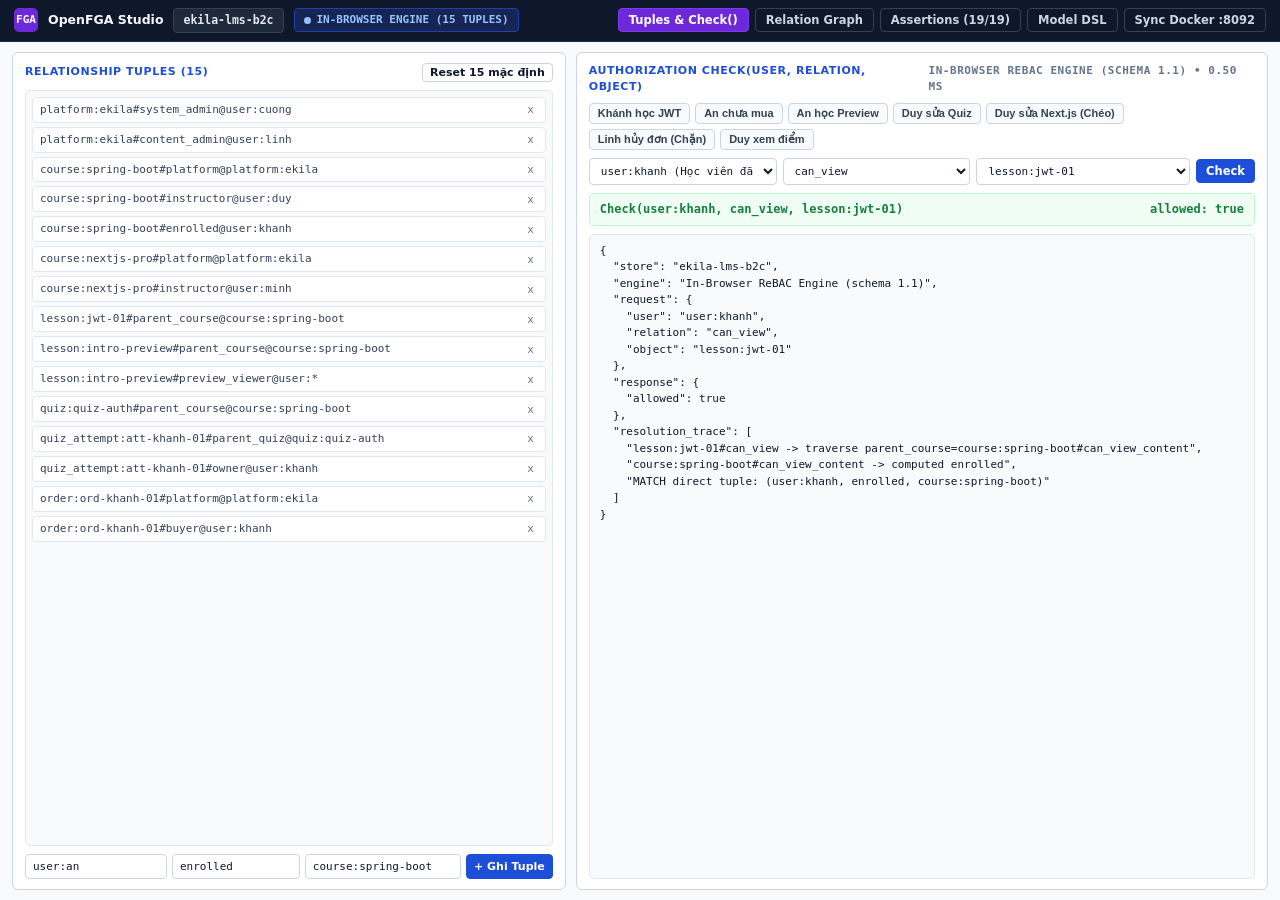
==== commit c00ee16c: "fix(ci): guard studio DOM bootstrap and use heredoc in workflow" ====
--- a/slides/openfga-local.html
+++ b/slides/openfga-local.html
@@ -901,11 +901,13 @@
   if (manual) runCheck();
 }
 
-document.getElementById('dslPre').textContent = MODEL_DSL;
-renderTuples();
-runCheck();
-runAllAssertions();
-detectDocker(false);
+if (typeof document !== 'undefined') {
+  document.getElementById('dslPre').textContent = MODEL_DSL;
+  renderTuples();
+  runCheck();
+  runAllAssertions();
+  detectDocker(false);
+}
 </script>
 </body>
 </html>
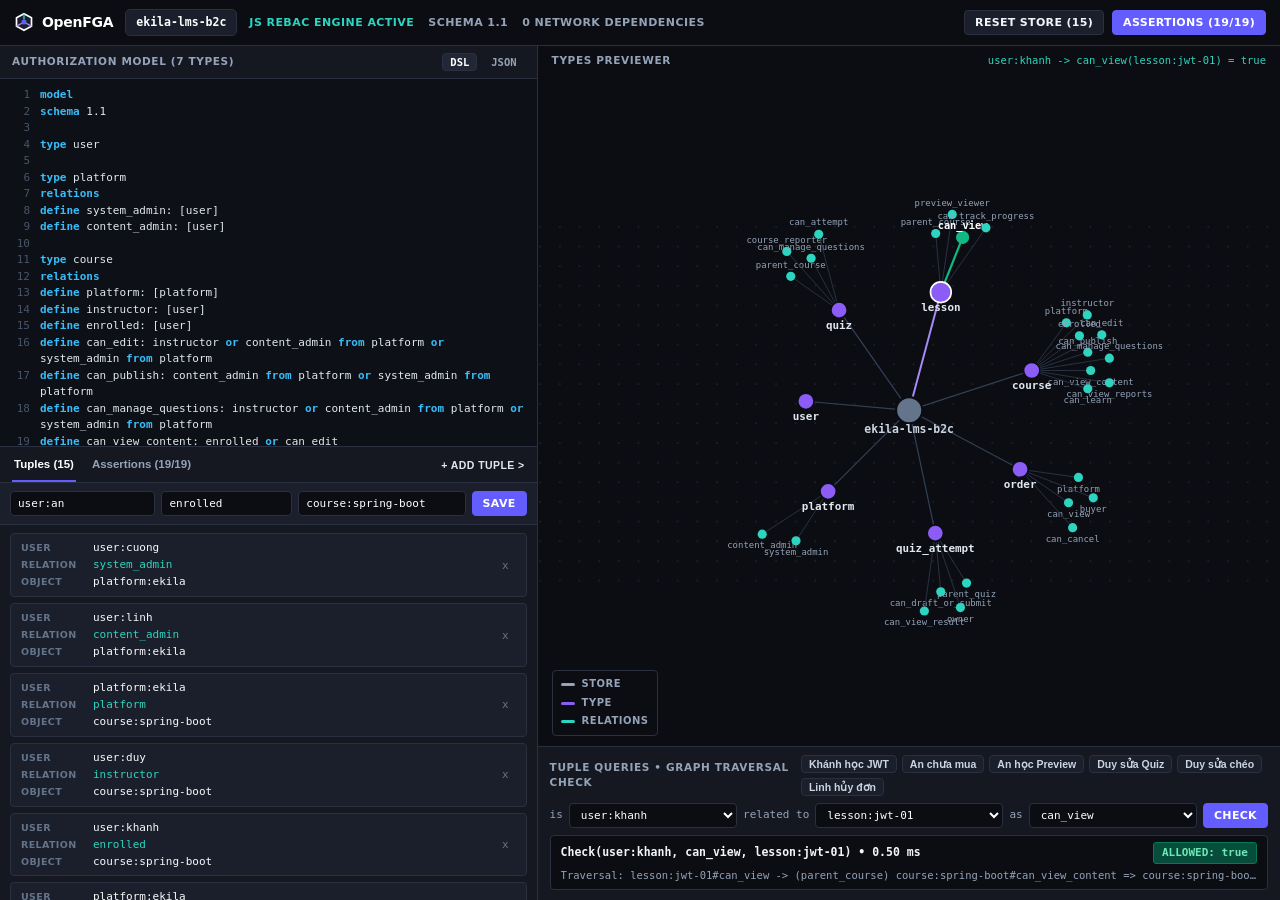
==== commit 64864173: "feat(playground): replace Docker iframe with pure-JS OpenFGA Playground UI clone" ====
--- a/slides/openfga-local.html
+++ b/slides/openfga-local.html
@@ -3,462 +3,633 @@
 <head>
 <meta charset="UTF-8" />
 <meta name="viewport" content="width=device-width, initial-scale=1.0" />
-<title>Ekila LMS — OpenFGA Interactive Studio (ekila-lms-b2c)</title>
+<title>OpenFGA Playground — ekila-lms-b2c (In-Browser ReBAC Engine)</title>
 <style>
   :root {
-    --topbar: #0f172a;
-    --bg: #f8fafc;
-    --paper: #ffffff;
-    --ink: #0f172a;
-    --ink-2: #334155;
-    --muted: #64748b;
-    --border: #e2e8f0;
-    --border-strong: #cbd5e1;
-    --primary: #1d4ed8;
-    --primary-soft: #eff6ff;
-    --green: #15803d;
-    --green-soft: #f0fdf4;
-    --green-border: #bbf7d0;
-    --red: #dc2626;
-    --red-soft: #fef2f2;
-    --red-border: #fecaca;
-    --amber: #b45309;
-    --amber-soft: #fffbeb;
-    --amber-border: #fde68a;
-    --violet: #6d28d9;
-    --violet-soft: #f5f3ff;
+    --fga-bg: #0f1117;
+    --fga-panel: #151821;
+    --fga-surface: #1b1f2b;
+    --fga-surface-2: #222736;
+    --fga-border: #2a3040;
+    --fga-text: #f1f5f9;
+    --fga-muted: #94a3b8;
+    --fga-dim: #64748b;
+    --fga-purple: #635dff;
+    --fga-purple-hover: #524ce6;
+    --fga-violet: #a78bfa;
+    --fga-teal: #2dd4bf;
+    --fga-green: #10b981;
+    --fga-green-bg: #064e3b;
+    --fga-red: #f87171;
+    --fga-red-bg: #450a0a;
+    --fga-amber: #fbbf24;
     --sans: "Inter", "Segoe UI", system-ui, sans-serif;
     --mono: "JetBrains Mono", Consolas, ui-monospace, monospace;
   }
   * { box-sizing: border-box; margin: 0; padding: 0; }
   html, body {
     height: 100%;
+    background: var(--fga-bg);
+    color: var(--fga-text);
     font-family: var(--sans);
-    background: var(--bg);
-    color: var(--ink);
-    font-size: 12.5px;
+    font-size: 12px;
     line-height: 1.45;
     overflow: hidden;
   }
-  .studio {
+  .shell {
     height: 100vh;
     display: flex;
     flex-direction: column;
   }
-  .topbar {
-    background: var(--topbar);
-    color: #f8fafc;
-    padding: 8px 14px;
+  /* OpenFGA Top Header */
+  .fga-nav {
+    height: 46px;
+    background: #0b0d12;
+    border-bottom: 1px solid var(--fga-border);
+    padding: 0 14px;
     display: flex;
     align-items: center;
     justify-content: space-between;
-    gap: 10px;
+    gap: 12px;
     flex-shrink: 0;
-    border-bottom: 1px solid #1e293b;
-  }
-  .brand {
-    display: flex;
-    align-items: center;
-    gap: 10px;
+  }
+  .nav-left {
+    display: flex;
+    align-items: center;
+    gap: 12px;
     min-width: 0;
   }
-  .brand-mark {
+  .fga-logo {
     display: inline-flex;
     align-items: center;
-    justify-content: center;
-    width: 24px;
-    height: 24px;
+    gap: 8px;
+    font-weight: 800;
+    font-size: 14px;
+    letter-spacing: -0.02em;
+    color: #ffffff;
+  }
+  .store-select {
+    display: inline-flex;
+    align-items: center;
+    gap: 8px;
+    background: var(--fga-surface);
+    border: 1px solid var(--fga-border);
+    color: #ffffff;
+    padding: 4px 10px;
     border-radius: 5px;
-    background: #6d28d9;
-    color: #ffffff;
-    font-family: var(--mono);
-    font-weight: 800;
-    font-size: 11px;
-    flex-shrink: 0;
-  }
-  .store-chip {
-    background: #1e293b;
-    border: 1px solid #334155;
-    color: #e2e8f0;
-    padding: 3px 9px;
-    border-radius: 4px;
     font-family: var(--mono);
     font-size: 11.5px;
     font-weight: 600;
   }
-  .status-pill {
+  .nav-links {
+    display: flex;
+    align-items: center;
+    gap: 14px;
+    font-size: 11px;
+    font-weight: 700;
+    letter-spacing: 0.04em;
+    color: var(--fga-muted);
+    text-transform: uppercase;
+  }
+  .nav-links span.ok {
+    color: var(--fga-teal);
+  }
+  .nav-actions {
+    display: flex;
+    align-items: center;
+    gap: 8px;
+  }
+  .btn-fga {
+    background: var(--fga-surface);
+    border: 1px solid var(--fga-border);
+    color: var(--fga-text);
+    padding: 5px 10px;
+    border-radius: 4px;
+    font-size: 11px;
+    font-weight: 700;
+    letter-spacing: 0.03em;
+    cursor: pointer;
+    font-family: var(--sans);
+    text-transform: uppercase;
+  }
+  .btn-fga:hover { border-color: var(--fga-violet); color: #ffffff; }
+  .btn-fga.primary {
+    background: var(--fga-purple);
+    border-color: var(--fga-purple);
+    color: #ffffff;
+  }
+  .btn-fga.primary:hover { background: var(--fga-purple-hover); }
+
+  /* Split Main Workspace */
+  .fga-main {
+    flex: 1;
+    min-height: 0;
+    display: grid;
+    grid-template-columns: 42% 58%;
+  }
+  .col-left {
+    border-right: 1px solid var(--fga-border);
+    display: grid;
+    grid-template-rows: 47% 53%;
+    min-height: 0;
+    background: var(--fga-panel);
+  }
+  .col-right {
+    display: flex;
+    flex-direction: column;
+    min-height: 0;
+    background: #0b0d12;
+  }
+
+  /* Left Top: Authorization Model */
+  .pane-model {
+    display: flex;
+    flex-direction: column;
+    min-height: 0;
+    border-bottom: 1px solid var(--fga-border);
+  }
+  .pane-head {
+    padding: 7px 12px;
+    background: var(--fga-panel);
+    border-bottom: 1px solid var(--fga-border);
+    display: flex;
+    align-items: center;
+    justify-content: space-between;
+    gap: 8px;
+    flex-shrink: 0;
+  }
+  .pane-title {
+    font-size: 10.5px;
+    font-weight: 700;
+    letter-spacing: 0.06em;
+    text-transform: uppercase;
+    color: var(--fga-muted);
+  }
+  .mode-pills {
     display: inline-flex;
-    align-items: center;
     gap: 6px;
+    align-items: center;
+  }
+  .mode-pill {
+    background: transparent;
+    border: 1px solid transparent;
+    color: var(--fga-muted);
+    padding: 2px 7px;
+    border-radius: 4px;
+    font-family: var(--mono);
+    font-size: 10.5px;
+    font-weight: 700;
+    cursor: pointer;
+  }
+  .mode-pill.active {
+    background: var(--fga-surface-2);
+    border-color: var(--fga-border);
+    color: #ffffff;
+  }
+  .dsl-scroll {
+    flex: 1;
+    min-height: 0;
+    overflow: auto;
+    padding: 8px 12px;
+    background: #0e1017;
     font-family: var(--mono);
     font-size: 11px;
-    font-weight: 700;
-    padding: 3px 9px;
-    border-radius: 4px;
-    border: 1px solid #334155;
-    background: #1e293b;
-    color: #cbd5e1;
-  }
-  .status-pill.docker { color: #86efac; border-color: #166534; background: #052e16; }
-  .status-pill.local { color: #93c5fd; border-color: #1e40af; background: #172554; }
-  .dot { width: 7px; height: 7px; border-radius: 50%; background: currentColor; }
-  .nav-tabs {
-    display: flex;
-    gap: 6px;
-    align-items: center;
-  }
-  .tab-btn {
+    line-height: 1.5;
+    color: #e2e8f0;
+  }
+  .dsl-line { display: flex; gap: 10px; }
+  .dsl-ln { color: #475569; user-select: none; min-width: 18px; text-align: right; }
+  .kw { color: #38bdf8; font-weight: 700; }
+  .tp { color: #a78bfa; font-weight: 700; }
+  .rl { color: #2dd4bf; }
+  .cm { color: #64748b; font-style: italic; }
+
+  /* Left Bottom: Tuples & Assertions */
+  .pane-tuples {
+    display: flex;
+    flex-direction: column;
+    min-height: 0;
+    background: var(--fga-panel);
+  }
+  .tab-bar {
+    padding: 0 12px;
+    border-bottom: 1px solid var(--fga-border);
+    display: flex;
+    align-items: center;
+    justify-content: space-between;
+    gap: 8px;
+    flex-shrink: 0;
+    height: 36px;
+  }
+  .sub-tabs { display: flex; gap: 14px; height: 100%; }
+  .sub-tab {
     background: transparent;
-    border: 1px solid #334155;
-    color: #cbd5e1;
-    padding: 4px 10px;
-    border-radius: 4px;
+    border: none;
+    border-bottom: 2px solid transparent;
+    color: var(--fga-muted);
     font-size: 11.5px;
     font-weight: 600;
     cursor: pointer;
-    font-family: var(--sans);
-  }
-  .tab-btn:hover { border-color: #64748b; color: #ffffff; }
-  .tab-btn.active { background: #6d28d9; border-color: #7c3aed; color: #ffffff; }
-  .body-area {
-    flex: 1;
-    min-height: 0;
-    padding: 10px 12px;
-    display: flex;
-    flex-direction: column;
-  }
-  .view-pane {
+    height: 100%;
+    padding: 0 2px;
+  }
+  .sub-tab.active {
+    color: #ffffff;
+    border-bottom-color: var(--fga-purple);
+  }
+  .add-trigger {
+    background: transparent;
+    border: none;
+    color: #e2e8f0;
+    font-size: 10.5px;
+    font-weight: 700;
+    letter-spacing: 0.04em;
+    text-transform: uppercase;
+    cursor: pointer;
+  }
+  .add-trigger:hover { color: var(--fga-violet); }
+  .add-drawer {
     display: none;
-    flex: 1;
-    min-height: 0;
-  }
-  .view-pane.active {
-    display: flex;
-    flex-direction: column;
-    gap: 10px;
-  }
-  .split-grid {
-    flex: 1;
-    min-height: 0;
+    padding: 8px 10px;
+    background: var(--fga-surface);
+    border-bottom: 1px solid var(--fga-border);
+    gap: 6px;
+    flex-shrink: 0;
+  }
+  .add-drawer.open {
     display: grid;
-    grid-template-columns: 1fr 1.25fr;
-    gap: 10px;
-  }
-  .panel {
-    background: var(--paper);
-    border: 1px solid var(--border-strong);
-    border-radius: 6px;
-    padding: 10px 12px;
-    display: flex;
-    flex-direction: column;
-    gap: 8px;
-    min-height: 0;
-  }
-  .panel-title {
+    grid-template-columns: 1fr 0.9fr 1.15fr auto;
+  }
+  .fga-input, .fga-select {
+    background: #0b0d12;
+    border: 1px solid var(--fga-border);
+    color: #ffffff;
+    border-radius: 4px;
+    padding: 4px 7px;
+    font-family: var(--mono);
     font-size: 11px;
-    font-weight: 700;
-    text-transform: uppercase;
-    letter-spacing: 0.05em;
-    color: var(--primary);
-    display: flex;
-    justify-content: space-between;
-    align-items: center;
-    gap: 8px;
-    flex-shrink: 0;
-  }
-  .btn {
-    background: var(--paper);
-    border: 1px solid var(--border-strong);
-    color: var(--ink);
-    padding: 4px 9px;
-    border-radius: 4px;
-    font-size: 11.5px;
-    font-weight: 600;
-    cursor: pointer;
-    font-family: var(--sans);
-    white-space: nowrap;
-  }
-  .btn:hover { border-color: var(--primary); color: var(--primary); }
-  .btn.primary { background: var(--primary); color: #ffffff; border-color: var(--primary); }
-  .btn.primary:hover { background: #1e40af; color: #ffffff; }
-  .btn.sm { padding: 2px 7px; font-size: 11px; }
-  .btn.danger { color: var(--red); border-color: var(--red-border); background: var(--red-soft); }
-  .tuples-box {
+    min-width: 0;
+  }
+  .fga-input:focus, .fga-select:focus {
+    outline: none;
+    border-color: var(--fga-purple);
+  }
+  .tuples-list {
     flex: 1;
     min-height: 0;
     overflow-y: auto;
-    border: 1px solid var(--border);
-    border-radius: 5px;
-    background: var(--bg);
-    padding: 6px;
+    padding: 8px 10px;
+    display: flex;
+    flex-direction: column;
+    gap: 6px;
+  }
+  .tuple-card {
+    background: var(--fga-surface);
+    border: 1px solid var(--fga-border);
+    border-radius: 4px;
+    padding: 6px 10px;
+    display: flex;
+    align-items: center;
+    justify-content: space-between;
+    gap: 8px;
+  }
+  .tuple-card:hover { border-color: #3f4860; }
+  .tuple-meta {
+    display: flex;
+    flex-direction: column;
+    gap: 1px;
+    min-width: 0;
+  }
+  .tuple-line {
+    display: flex;
+    gap: 10px;
+    font-size: 11px;
+    align-items: baseline;
+  }
+  .tuple-k {
+    width: 62px;
+    font-size: 9.5px;
+    font-weight: 700;
+    color: var(--fga-dim);
+    text-transform: uppercase;
+    letter-spacing: 0.04em;
+    flex-shrink: 0;
+  }
+  .tuple-v {
+    font-family: var(--mono);
+    color: #f8fafc;
+    overflow: hidden;
+    text-overflow: ellipsis;
+    white-space: nowrap;
+  }
+  .tuple-v.rel { color: var(--fga-teal); }
+  .tuple-del {
+    background: transparent;
+    border: 1px solid transparent;
+    color: var(--fga-dim);
+    cursor: pointer;
+    border-radius: 4px;
+    padding: 3px 6px;
+    font-family: var(--mono);
+    font-size: 11px;
+  }
+  .tuple-del:hover { color: var(--fga-red); border-color: #7f1d1d; background: var(--red-bg, #450a0a); }
+
+  .assert-item {
+    background: var(--fga-surface);
+    border: 1px solid var(--fga-border);
+    border-left: 3px solid var(--fga-green);
+    border-radius: 4px;
+    padding: 6px 9px;
+    display: flex;
+    justify-content: space-between;
+    align-items: center;
+    gap: 8px;
+    font-family: var(--mono);
+    font-size: 10.5px;
+  }
+  .assert-item.fail { border-left-color: var(--fga-red); background: #261215; }
+  .assert-badge {
+    font-weight: 700;
+    padding: 2px 6px;
+    border-radius: 3px;
+    font-size: 10px;
+  }
+  .assert-badge.pass { background: var(--fga-green-bg); color: #6ee7b7; }
+  .assert-badge.fail { background: var(--fga-red-bg); color: #fca5a5; }
+
+  /* Right Top: Types Previewer Radial Graph */
+  .graph-pane {
+    flex: 1;
+    min-height: 0;
+    position: relative;
+    display: flex;
+    flex-direction: column;
+  }
+  .graph-head {
+    padding: 7px 14px;
+    display: flex;
+    justify-content: space-between;
+    align-items: center;
+    flex-shrink: 0;
+  }
+  .graph-canvas-wrap {
+    flex: 1;
+    min-height: 0;
+    position: relative;
+  }
+  .graph-svg {
+    width: 100%;
+    height: 100%;
+    display: block;
+  }
+  .graph-legend {
+    position: absolute;
+    left: 14px;
+    bottom: 10px;
     display: flex;
     flex-direction: column;
     gap: 4px;
-  }
-  .t-row {
+    font-size: 10px;
+    font-weight: 700;
+    letter-spacing: 0.05em;
+    color: var(--fga-muted);
+    background: rgba(11, 13, 18, 0.85);
+    padding: 6px 8px;
+    border-radius: 4px;
+    border: 1px solid var(--fga-border);
+  }
+  .lg-row { display: flex; align-items: center; gap: 7px; }
+  .lg-dash { width: 14px; height: 3px; border-radius: 2px; display: inline-block; }
+
+  /* Right Bottom: Tuple Queries Drawer */
+  .queries-pane {
+    border-top: 1px solid var(--fga-border);
+    background: var(--fga-panel);
+    padding: 8px 12px 10px;
+    display: flex;
+    flex-direction: column;
+    gap: 7px;
+    flex-shrink: 0;
+  }
+  .queries-head {
+    display: flex;
+    align-items: center;
+    justify-content: space-between;
+    gap: 8px;
+  }
+  .preset-bar {
+    display: flex;
+    gap: 5px;
+    flex-wrap: wrap;
+  }
+  .preset-btn {
+    background: var(--fga-surface);
+    border: 1px solid var(--fga-border);
+    color: #cbd5e1;
+    padding: 2px 7px;
+    border-radius: 4px;
+    font-size: 10.5px;
+    font-weight: 600;
+    cursor: pointer;
+  }
+  .preset-btn:hover { border-color: var(--fga-violet); color: #ffffff; }
+  .query-row {
+    display: flex;
+    align-items: center;
+    gap: 6px;
+    flex-wrap: wrap;
+  }
+  .q-lbl {
     font-family: var(--mono);
     font-size: 11px;
-    padding: 4px 7px;
-    background: var(--paper);
-    border: 1px solid var(--border);
+    color: var(--fga-muted);
+  }
+  .query-result {
+    background: #0b0d12;
+    border: 1px solid var(--fga-border);
     border-radius: 4px;
-    color: var(--ink-2);
+    padding: 6px 10px;
+    display: flex;
+    flex-direction: column;
+    gap: 4px;
+  }
+  .res-top {
     display: flex;
     align-items: center;
     justify-content: space-between;
-    gap: 6px;
-  }
-  .t-text { overflow: hidden; text-overflow: ellipsis; white-space: nowrap; }
-  .t-del {
-    background: transparent;
-    border: none;
-    color: var(--muted);
-    cursor: pointer;
-    font-family: var(--mono);
-    font-size: 11px;
-    padding: 0 4px;
-  }
-  .t-del:hover { color: var(--red); font-weight: 700; }
-  .add-form {
-    display: grid;
-    grid-template-columns: 1fr 0.9fr 1.1fr auto;
-    gap: 5px;
-    flex-shrink: 0;
-  }
-  input, select {
-    padding: 5px 7px;
-    border: 1px solid var(--border-strong);
-    border-radius: 4px;
-    font-family: var(--mono);
-    font-size: 11px;
-    background: var(--paper);
-    color: var(--ink);
-    min-width: 0;
-  }
-  .row { display: flex; gap: 6px; align-items: center; flex-wrap: wrap; }
-  .presets {
-    display: flex;
-    gap: 5px;
-    flex-wrap: wrap;
-    flex-shrink: 0;
-  }
-  .preset-chip {
-    background: var(--bg);
-    border: 1px solid var(--border-strong);
-    color: var(--ink-2);
-    padding: 3px 8px;
-    border-radius: 4px;
-    font-size: 11px;
-    font-weight: 600;
-    cursor: pointer;
-  }
-  .preset-chip:hover { border-color: var(--primary); color: var(--primary); background: var(--primary-soft); }
-  .res-badge {
-    padding: 7px 10px;
-    border-radius: 5px;
-    font-family: var(--mono);
-    font-size: 12px;
-    font-weight: 700;
-    display: flex;
-    justify-content: space-between;
-    align-items: center;
-    flex-shrink: 0;
-  }
-  .res-badge.ok { background: var(--green-soft); border: 1px solid var(--green-border); color: var(--green); }
-  .res-badge.no { background: var(--red-soft); border: 1px solid var(--red-border); color: var(--red); }
-  .trace-box {
-    flex: 1;
-    min-height: 0;
-    overflow: auto;
-    background: var(--bg);
-    border: 1px solid var(--border);
-    border-radius: 5px;
-    padding: 8px 10px;
-    font-family: var(--mono);
-    font-size: 11px;
-    line-height: 1.5;
-    color: var(--ink);
-  }
-  .assert-grid {
-    flex: 1;
-    min-height: 0;
-    overflow-y: auto;
-    display: grid;
-    grid-template-columns: repeat(2, minmax(0, 1fr));
-    gap: 6px;
-    align-content: start;
-  }
-  .assert-card {
-    background: var(--paper);
-    border: 1px solid var(--border-strong);
-    border-radius: 5px;
-    padding: 7px 9px;
-    font-family: var(--mono);
-    font-size: 11px;
-    display: flex;
-    justify-content: space-between;
-    align-items: center;
     gap: 8px;
-  }
-  .assert-card.pass { border-left: 3px solid var(--green); }
-  .assert-card.fail { border-left: 3px solid var(--red); background: var(--red-soft); }
-  .tag-pass { color: var(--green); font-weight: 700; }
-  .tag-fail { color: var(--red); font-weight: 700; }
-  .dsl-pre {
-    flex: 1;
-    min-height: 0;
-    overflow: auto;
-    background: #0f172a;
-    color: #e2e8f0;
-    border-radius: 6px;
-    padding: 12px 14px;
     font-family: var(--mono);
     font-size: 11.5px;
-    line-height: 1.55;
-  }
-  .graph-wrap {
-    flex: 1;
-    min-height: 0;
-    background: #ffffff;
-    border: 1px solid var(--border-strong);
-    border-radius: 6px;
-    display: flex;
-    flex-direction: column;
-    padding: 8px 10px;
-    gap: 6px;
-  }
-  .graph-svg {
-    flex: 1;
-    width: 100%;
-    min-height: 0;
-  }
+    font-weight: 700;
+  }
+  .res-pill {
+    padding: 2px 8px;
+    border-radius: 3px;
+    font-size: 11px;
+  }
+  .res-pill.allow { background: var(--fga-green-bg); color: #6ee7b7; border: 1px solid #047857; }
+  .res-pill.deny { background: var(--fga-red-bg); color: #fca5a5; border: 1px solid #991b1b; }
+  .trace-line {
+    font-family: var(--mono);
+    font-size: 10.5px;
+    color: var(--fga-muted);
+    white-space: nowrap;
+    overflow: hidden;
+    text-overflow: ellipsis;
+  }
+
   @media (max-width: 820px) {
-    .split-grid { grid-template-columns: 1fr; }
-    .assert-grid { grid-template-columns: 1fr; }
+    .fga-main { grid-template-columns: 1fr; overflow-y: auto; }
+    .col-left { grid-template-rows: auto auto; border-right: none; border-bottom: 1px solid var(--fga-border); }
+    .nav-links { display: none; }
   }
 </style>
 </head>
 <body>
-<div class="studio">
-  <header class="topbar">
-    <div class="brand">
-      <span class="brand-mark">FGA</span>
-      <span style="font-weight:700; font-size:12.5px;">OpenFGA Studio</span>
-      <span class="store-chip">ekila-lms-b2c</span>
-      <span class="status-pill local" id="enginePill"><span class="dot"></span>Initializing...</span>
+<div class="shell">
+  <!-- OpenFGA Header Bar -->
+  <header class="fga-nav">
+    <div class="nav-left">
+      <div class="fga-logo">
+        <svg width="20" height="20" viewBox="0 0 24 24" fill="none" aria-hidden="true">
+          <polygon points="12,2 21,7 21,17 12,22 3,17 3,7" stroke="#ffffff" stroke-width="2" fill="#1b1f2b"/>
+          <circle cx="12" cy="12" r="3" fill="#635dff"/>
+          <line x1="12" y1="2" x2="12" y2="9" stroke="#2dd4bf" stroke-width="1.6"/>
+          <line x1="21" y1="17" x2="14.5" y2="13.5" stroke="#a78bfa" stroke-width="1.6"/>
+          <line x1="3" y1="17" x2="9.5" y2="13.5" stroke="#a78bfa" stroke-width="1.6"/>
+        </svg>
+        <span>OpenFGA</span>
+      </div>
+      <div class="store-select">
+        <span>ekila-lms-b2c</span>
+      </div>
+      <div class="nav-links">
+        <span class="ok">JS REBAC ENGINE ACTIVE</span>
+        <span>SCHEMA 1.1</span>
+        <span>0 NETWORK DEPENDENCIES</span>
+      </div>
     </div>
-    <div class="nav-tabs">
-      <button class="tab-btn active" data-tab="console" onclick="switchTab('console', this)">Tuples &amp; Check()</button>
-      <button class="tab-btn" data-tab="graph" onclick="switchTab('graph', this)">Relation Graph</button>
-      <button class="tab-btn" data-tab="tests" onclick="switchTab('tests', this)">Assertions (<span id="testPassBadge">12/12</span>)</button>
-      <button class="tab-btn" data-tab="dsl" onclick="switchTab('dsl', this)">Model DSL</button>
-      <button class="tab-btn" onclick="detectDocker(true)">Sync Docker :8092</button>
+    <div class="nav-actions">
+      <button class="btn-fga" onclick="resetStore()">RESET STORE (15)</button>
+      <button class="btn-fga primary" onclick="switchLeftTab('assertions'); runAllAssertions();">ASSERTIONS (<span id="topAssertBadge">19/19</span>)</button>
     </div>
   </header>
 
-  <main class="body-area">
-    <!-- TAB 1: TUPLES & CHECK -->
-    <section class="view-pane active" id="tab-console">
-      <div class="split-grid">
-        <div class="panel">
-          <div class="panel-title">
-            <span>Relationship Tuples (<span id="tupleCount">15</span>)</span>
-            <button class="btn sm" onclick="resetTuples()">Reset 15 mặc định</button>
-          </div>
-          <div class="tuples-box" id="tuplesBox"></div>
-          <div class="add-form">
-            <input id="inUser" value="user:an" placeholder="user:an" title="User" />
-            <input id="inRel" value="enrolled" placeholder="relation" title="Relation" />
-            <input id="inObj" value="course:spring-boot" placeholder="course:spring-boot" title="Object" />
-            <button class="btn primary sm" onclick="addTuple()">+ Ghi Tuple</button>
+  <!-- Main OpenFGA Split View -->
+  <div class="fga-main">
+    <!-- Left Column: Model + Tuples/Assertions -->
+    <section class="col-left">
+      <div class="pane-model">
+        <div class="pane-head">
+          <span class="pane-title">AUTHORIZATION MODEL (7 TYPES)</span>
+          <div class="mode-pills">
+            <button class="mode-pill active" id="btnViewDsl" onclick="setModelView('dsl')">DSL</button>
+            <button class="mode-pill" id="btnViewJson" onclick="setModelView('json')">JSON</button>
           </div>
         </div>
-
-        <div class="panel">
-          <div class="panel-title">
-            <span>Authorization Check(user, relation, object)</span>
-            <span id="apiTimer" style="font-family:var(--mono); color:var(--muted);">-</span>
+        <div class="dsl-scroll" id="modelView"></div>
+      </div>
+
+      <div class="pane-tuples">
+        <div class="tab-bar">
+          <div class="sub-tabs">
+            <button class="sub-tab active" id="tabBtnTuples" onclick="switchLeftTab('tuples')">Tuples (<span id="tupleCount">15</span>)</button>
+            <button class="sub-tab" id="tabBtnAssertions" onclick="switchLeftTab('assertions')">Assertions (<span id="assertCount">19</span>)</button>
           </div>
-          <div class="presets">
-            <button class="preset-chip" onclick="applyPreset('user:khanh','can_view','lesson:jwt-01')">Khánh học JWT</button>
-            <button class="preset-chip" onclick="applyPreset('user:an','can_view','lesson:jwt-01')">An chưa mua</button>
-            <button class="preset-chip" onclick="applyPreset('user:an','can_view','lesson:intro-preview')">An học Preview</button>
-            <button class="preset-chip" onclick="applyPreset('user:duy','can_manage_questions','quiz:quiz-auth')">Duy sửa Quiz</button>
-            <button class="preset-chip" onclick="applyPreset('user:duy','can_edit','course:nextjs-pro')">Duy sửa Next.js (Chéo)</button>
-            <button class="preset-chip" onclick="applyPreset('user:linh','can_cancel','order:ord-khanh-01')">Linh hủy đơn (Chặn)</button>
-            <button class="preset-chip" onclick="applyPreset('user:duy','can_view_result','quiz_attempt:att-khanh-01')">Duy xem điểm</button>
+          <button class="add-trigger" onclick="toggleAddDrawer()">+ ADD TUPLE &gt;</button>
+        </div>
+
+        <div class="add-drawer open" id="addDrawer">
+          <input class="fga-input" id="inUser" value="user:an" placeholder="user:an" title="User" />
+          <input class="fga-input" id="inRel" value="enrolled" placeholder="relation" title="Relation" />
+          <input class="fga-input" id="inObj" value="course:spring-boot" placeholder="course:spring-boot" title="Object" />
+          <button class="btn-fga primary" onclick="addTuple()">SAVE</button>
+        </div>
+
+        <div class="tuples-list" id="tuplesContainer"></div>
+        <div class="tuples-list" id="assertionsContainer" style="display:none;"></div>
+      </div>
+    </section>
+
+    <!-- Right Column: Types Previewer Graph + Tuple Queries -->
+    <section class="col-right">
+      <div class="graph-pane">
+        <div class="graph-head">
+          <span class="pane-title">TYPES PREVIEWER</span>
+          <span id="graphActiveNote" style="font-family:var(--mono); font-size:10.5px; color:var(--fga-teal);">Store: ekila-lms-b2c (7 Types)</span>
+        </div>
+        <div class="graph-canvas-wrap">
+          <svg class="graph-svg" id="typesGraph" viewBox="0 0 680 340"></svg>
+          <div class="graph-legend">
+            <div class="lg-row"><span class="lg-dash" style="background:#94a3b8;"></span><span>STORE</span></div>
+            <div class="lg-row"><span class="lg-dash" style="background:#8b5cf6;"></span><span>TYPE</span></div>
+            <div class="lg-row"><span class="lg-dash" style="background:#2dd4bf;"></span><span>RELATIONS</span></div>
           </div>
-          <div class="row">
-            <select id="qUser" style="flex:1;" onchange="runCheck()">
-              <option value="user:khanh">user:khanh (Học viên đã mua)</option>
-              <option value="user:an">user:an (Học viên chưa mua)</option>
-              <option value="user:duy">user:duy (Giảng viên Spring)</option>
-              <option value="user:minh">user:minh (Giảng viên Next.js)</option>
-              <option value="user:linh">user:linh (Content Admin)</option>
-              <option value="user:cuong">user:cuong (System Admin)</option>
-            </select>
-            <select id="qRel" style="flex:1;" onchange="runCheck()">
-              <option value="can_view">can_view</option>
-              <option value="can_track_progress">can_track_progress</option>
-              <option value="can_attempt">can_attempt</option>
-              <option value="can_edit">can_edit</option>
-              <option value="can_publish">can_publish</option>
-              <option value="can_manage_questions">can_manage_questions</option>
-              <option value="can_draft_or_submit">can_draft_or_submit</option>
-              <option value="can_view_result">can_view_result</option>
-              <option value="can_cancel">can_cancel</option>
-            </select>
-            <select id="qObj" style="flex:1.15;" onchange="runCheck()">
-              <option value="lesson:jwt-01">lesson:jwt-01</option>
-              <option value="lesson:intro-preview">lesson:intro-preview</option>
-              <option value="quiz:quiz-auth">quiz:quiz-auth</option>
-              <option value="course:spring-boot">course:spring-boot</option>
-              <option value="course:nextjs-pro">course:nextjs-pro</option>
-              <option value="quiz_attempt:att-khanh-01">quiz_attempt:att-khanh-01</option>
-              <option value="order:ord-khanh-01">order:ord-khanh-01</option>
-            </select>
-            <button class="btn primary" onclick="runCheck()">Check</button>
+        </div>
+      </div>
+
+      <div class="queries-pane">
+        <div class="queries-head">
+          <span class="pane-title">TUPLE QUERIES • GRAPH TRAVERSAL CHECK</span>
+          <div class="preset-bar">
+            <button class="preset-btn" onclick="applyPreset('user:khanh','can_view','lesson:jwt-01')">Khánh học JWT</button>
+            <button class="preset-btn" onclick="applyPreset('user:an','can_view','lesson:jwt-01')">An chưa mua</button>
+            <button class="preset-btn" onclick="applyPreset('user:an','can_view','lesson:intro-preview')">An học Preview</button>
+            <button class="preset-btn" onclick="applyPreset('user:duy','can_manage_questions','quiz:quiz-auth')">Duy sửa Quiz</button>
+            <button class="preset-btn" onclick="applyPreset('user:duy','can_edit','course:nextjs-pro')">Duy sửa chéo</button>
+            <button class="preset-btn" onclick="applyPreset('user:linh','can_cancel','order:ord-khanh-01')">Linh hủy đơn</button>
           </div>
-          <div class="res-badge ok" id="resBadge">
-            <span id="resText">Check(user:khanh, can_view, lesson:jwt-01)</span>
-            <span id="resAllowed">allowed: true</span>
+        </div>
+
+        <div class="query-row">
+          <span class="q-lbl">is</span>
+          <select class="fga-select" id="qUser" style="flex:1.15;" onchange="runCheck()">
+            <option value="user:khanh">user:khanh</option>
+            <option value="user:an">user:an</option>
+            <option value="user:duy">user:duy</option>
+            <option value="user:minh">user:minh</option>
+            <option value="user:linh">user:linh</option>
+            <option value="user:cuong">user:cuong</option>
+          </select>
+          <span class="q-lbl">related to</span>
+          <select class="fga-select" id="qObj" style="flex:1.3;" onchange="runCheck()">
+            <option value="lesson:jwt-01">lesson:jwt-01</option>
+            <option value="lesson:intro-preview">lesson:intro-preview</option>
+            <option value="quiz:quiz-auth">quiz:quiz-auth</option>
+            <option value="course:spring-boot">course:spring-boot</option>
+            <option value="course:nextjs-pro">course:nextjs-pro</option>
+            <option value="quiz_attempt:att-khanh-01">quiz_attempt:att-khanh-01</option>
+            <option value="order:ord-khanh-01">order:ord-khanh-01</option>
+          </select>
+          <span class="q-lbl">as</span>
+          <select class="fga-select" id="qRel" style="flex:1.15;" onchange="runCheck()">
+            <option value="can_view">can_view</option>
+            <option value="can_track_progress">can_track_progress</option>
+            <option value="can_attempt">can_attempt</option>
+            <option value="can_edit">can_edit</option>
+            <option value="can_publish">can_publish</option>
+            <option value="can_manage_questions">can_manage_questions</option>
+            <option value="can_draft_or_submit">can_draft_or_submit</option>
+            <option value="can_view_result">can_view_result</option>
+            <option value="can_cancel">can_cancel</option>
+          </select>
+          <button class="btn-fga primary" onclick="runCheck()">CHECK</button>
+        </div>
+
+        <div class="query-result">
+          <div class="res-top">
+            <span id="resSummary">Check(user:khanh, can_view, lesson:jwt-01)</span>
+            <span class="res-pill allow" id="resPill">ALLOWED: true</span>
           </div>
-          <pre class="trace-box" id="jsonOut"></pre>
+          <div class="trace-line" id="resTrace">Graph Traversal...</div>
         </div>
       </div>
     </section>
-
-    <!-- TAB 2: RELATION GRAPH -->
-    <section class="view-pane" id="tab-graph">
-      <div class="graph-wrap">
-        <div class="panel-title">
-          <span>Đồ thị phân cấp B2C Ekila LMS (7 Types • Dữ liệu thật từ Store)</span>
-          <span id="graphStatus" style="font-family:var(--mono); color:var(--muted);">Sẵn sàng</span>
-        </div>
-        <svg class="graph-svg" id="graphSvg" viewBox="0 0 920 340"></svg>
-      </div>
-    </section>
-
-    <!-- TAB 3: ASSERTIONS -->
-    <section class="view-pane" id="tab-tests">
-      <div class="panel" style="flex:1;">
-        <div class="panel-title">
-          <span>Bộ kiểm thử Ekila LMS Assertions (<span id="assertSummary">Đang chạy...</span>)</span>
-          <button class="btn sm primary" onclick="runAllAssertions()">Chạy lại Assertions</button>
-        </div>
-        <div class="assert-grid" id="assertGrid"></div>
-      </div>
-    </section>
-
-    <!-- TAB 4: DSL -->
-    <section class="view-pane" id="tab-dsl">
-      <pre class="dsl-pre" id="dslPre"></pre>
-    </section>
-  </main>
+  </div>
 </div>
 
 <script>
-const DOCKER_API = 'http://localhost:8092';
 const MODEL_DSL = `model
   schema 1.1
 
@@ -474,7 +645,6 @@
     define platform: [platform]
     define instructor: [user]
     define enrolled: [user]
-
     define can_edit: instructor or content_admin from platform or system_admin from platform
     define can_publish: content_admin from platform or system_admin from platform
     define can_manage_questions: instructor or content_admin from platform or system_admin from platform
@@ -486,7 +656,6 @@
   relations
     define parent_course: [course]
     define preview_viewer: [user:*]
-
     define can_view: preview_viewer or can_view_content from parent_course
     define can_track_progress: can_learn from parent_course
 
@@ -494,15 +663,13 @@
   relations
     define parent_course: [course]
     define course_reporter: can_view_reports from parent_course
-
     define can_manage_questions: can_manage_questions from parent_course
     define can_attempt: can_learn from parent_course
 
-type quiz_attempt
+type quiz_attempt # Tu dong cham
   relations
     define parent_quiz: [quiz]
     define owner: [user]
-
     define can_draft_or_submit: owner
     define can_view_result: owner or course_reporter from parent_quiz
 
@@ -510,7 +677,6 @@
   relations
     define platform: [platform]
     define buyer: [user]
-
     define can_view: buyer or content_admin from platform or system_admin from platform
     define can_cancel: buyer or system_admin from platform`;
 
@@ -532,7 +698,7 @@
   { user: 'user:khanh', relation: 'buyer', object: 'order:ord-khanh-01' }
 ];
 
-// Declarative OpenFGA schema 1.1 evaluation rules matching openfga/ekila-lms-model.fga
+// Declarative OpenFGA schema 1.1 graph rules (~50 lines core evaluator)
 const MODEL_RULES = {
   platform: {
     system_admin: [{ kind: 'direct' }],
@@ -542,34 +708,17 @@
     platform: [{ kind: 'direct' }],
     instructor: [{ kind: 'direct' }],
     enrolled: [{ kind: 'direct' }],
-    can_edit: [
-      { kind: 'computed', rel: 'instructor' },
-      { kind: 'ttu', tupleset: 'platform', rel: 'content_admin' },
-      { kind: 'ttu', tupleset: 'platform', rel: 'system_admin' }
-    ],
-    can_publish: [
-      { kind: 'ttu', tupleset: 'platform', rel: 'content_admin' },
-      { kind: 'ttu', tupleset: 'platform', rel: 'system_admin' }
-    ],
-    can_manage_questions: [
-      { kind: 'computed', rel: 'instructor' },
-      { kind: 'ttu', tupleset: 'platform', rel: 'content_admin' },
-      { kind: 'ttu', tupleset: 'platform', rel: 'system_admin' }
-    ],
-    can_view_content: [
-      { kind: 'computed', rel: 'enrolled' },
-      { kind: 'computed', rel: 'can_edit' }
-    ],
+    can_edit: [{ kind: 'computed', rel: 'instructor' }, { kind: 'ttu', tupleset: 'platform', rel: 'content_admin' }, { kind: 'ttu', tupleset: 'platform', rel: 'system_admin' }],
+    can_publish: [{ kind: 'ttu', tupleset: 'platform', rel: 'content_admin' }, { kind: 'ttu', tupleset: 'platform', rel: 'system_admin' }],
+    can_manage_questions: [{ kind: 'computed', rel: 'instructor' }, { kind: 'ttu', tupleset: 'platform', rel: 'content_admin' }, { kind: 'ttu', tupleset: 'platform', rel: 'system_admin' }],
+    can_view_content: [{ kind: 'computed', rel: 'enrolled' }, { kind: 'computed', rel: 'can_edit' }],
     can_view_reports: [{ kind: 'computed', rel: 'can_edit' }],
     can_learn: [{ kind: 'computed', rel: 'enrolled' }]
   },
   lesson: {
     parent_course: [{ kind: 'direct' }],
     preview_viewer: [{ kind: 'direct', wildcard: true }],
-    can_view: [
-      { kind: 'computed', rel: 'preview_viewer' },
-      { kind: 'ttu', tupleset: 'parent_course', rel: 'can_view_content' }
-    ],
+    can_view: [{ kind: 'computed', rel: 'preview_viewer' }, { kind: 'ttu', tupleset: 'parent_course', rel: 'can_view_content' }],
     can_track_progress: [{ kind: 'ttu', tupleset: 'parent_course', rel: 'can_learn' }]
   },
   quiz: {
@@ -582,23 +731,13 @@
     parent_quiz: [{ kind: 'direct' }],
     owner: [{ kind: 'direct' }],
     can_draft_or_submit: [{ kind: 'computed', rel: 'owner' }],
-    can_view_result: [
-      { kind: 'computed', rel: 'owner' },
-      { kind: 'ttu', tupleset: 'parent_quiz', rel: 'course_reporter' }
-    ]
+    can_view_result: [{ kind: 'computed', rel: 'owner' }, { kind: 'ttu', tupleset: 'parent_quiz', rel: 'course_reporter' }]
   },
   order: {
     platform: [{ kind: 'direct' }],
     buyer: [{ kind: 'direct' }],
-    can_view: [
-      { kind: 'computed', rel: 'buyer' },
-      { kind: 'ttu', tupleset: 'platform', rel: 'content_admin' },
-      { kind: 'ttu', tupleset: 'platform', rel: 'system_admin' }
-    ],
-    can_cancel: [
-      { kind: 'computed', rel: 'buyer' },
-      { kind: 'ttu', tupleset: 'platform', rel: 'system_admin' }
-    ]
+    can_view: [{ kind: 'computed', rel: 'buyer' }, { kind: 'ttu', tupleset: 'platform', rel: 'content_admin' }, { kind: 'ttu', tupleset: 'platform', rel: 'system_admin' }],
+    can_cancel: [{ kind: 'computed', rel: 'buyer' }, { kind: 'ttu', tupleset: 'platform', rel: 'system_admin' }]
   }
 };
 
@@ -625,10 +764,9 @@
 ];
 
 let tuples = DEFAULT_TUPLES.map(t => ({ ...t }));
-let dockerConnected = false;
-let dockerStoreId = '';
-let dockerModelId = '';
-
+let modelViewMode = 'dsl';
+
+// Core Zanzibar / OpenFGA ReBAC Graph Traversal Algorithm in Pure JavaScript
 function evaluateLocal(user, relation, object, visited = new Set()) {
   const key = `${user}|${relation}|${object}`;
   if (visited.has(key)) return { allowed: false, trace: [] };
@@ -643,91 +781,154 @@
   for (const branch of typeRules[relation]) {
     if (branch.kind === 'direct') {
       const exact = tuples.find(t => t.object === object && t.relation === relation && t.user === user);
-      if (exact) {
-        return { allowed: true, trace: [`MATCH direct tuple: (${exact.user}, ${exact.relation}, ${exact.object})`] };
-      }
+      if (exact) return { allowed: true, trace: [`${exact.object}#${exact.relation}@${exact.user}`] };
       if (branch.wildcard && user.startsWith('user:')) {
         const wild = tuples.find(t => t.object === object && t.relation === relation && t.user === 'user:*');
-        if (wild) {
-          return { allowed: true, trace: [`MATCH wildcard tuple: (user:*, ${wild.relation}, ${wild.object})`] };
-        }
+        if (wild) return { allowed: true, trace: [`${wild.object}#${wild.relation}@user:*`] };
       }
     } else if (branch.kind === 'computed') {
       const sub = evaluateLocal(user, branch.rel, object, new Set(visited));
-      if (sub.allowed) {
-        return {
-          allowed: true,
-          trace: [`${object}#${relation} -> computed ${branch.rel}`, ...sub.trace]
-        };
-      }
+      if (sub.allowed) return { allowed: true, trace: [`${object}#${relation} -> ${branch.rel}`, ...sub.trace] };
     } else if (branch.kind === 'ttu') {
       const parents = tuples.filter(t => t.object === object && t.relation === branch.tupleset);
       for (const p of parents) {
         const sub = evaluateLocal(user, branch.rel, p.user, new Set(visited));
         if (sub.allowed) {
-          return {
-            allowed: true,
-            trace: [`${object}#${relation} -> traverse ${branch.tupleset}=${p.user}#${branch.rel}`, ...sub.trace]
-          };
+          return { allowed: true, trace: [`${object}#${relation} -> (${branch.tupleset}) ${p.user}#${branch.rel}`, ...sub.trace] };
         }
       }
     }
   }
-  return { allowed: false, trace: [`NO PATH FOUND: (${user}, ${relation}, ${object})`] };
+  return { allowed: false, trace: [`No matching relation path from ${user} to ${object}#${relation}`] };
+}
+
+function escapeHtml(s) {
+  return s.replace(/&/g, '&amp;').replace(/</g, '&lt;').replace(/>/g, '&gt;');
+}
+
+function renderModelPane() {
+  const el = document.getElementById('modelView');
+  if (modelViewMode === 'json') {
+    el.innerHTML = `<pre style="margin:0;">${escapeHtml(JSON.stringify({ schema_version: '1.1', types: Object.keys(MODEL_RULES), model: MODEL_RULES }, null, 2))}</pre>`;
+    return;
+  }
+  const lines = MODEL_DSL.split('\n');
+  el.innerHTML = lines.map((line, idx) => {
+    let f = escapeHtml(line)
+      .replace(/^(\s*)(model|schema|type|relations|define)\b/g, '$1<span class="kw">$2</span>')
+      .replace(/\b(or|from)\b/g, '<span class="kw">$1</span>')
+      .replace(/(#.*)$/g, '<span class="cm">$1</span>');
+    return `<div class="dsl-line"><span class="dsl-ln">${idx + 1}</span><span>${f}</span></div>`;
+  }).join('');
+}
+
+function setModelView(mode) {
+  modelViewMode = mode;
+  document.getElementById('btnViewDsl').classList.toggle('active', mode === 'dsl');
+  document.getElementById('btnViewJson').classList.toggle('active', mode === 'json');
+  renderModelPane();
 }
 
 function renderTuples() {
   document.getElementById('tupleCount').textContent = tuples.length;
-  document.getElementById('tuplesBox').innerHTML = tuples.map((t, idx) => `
-    <div class="t-row">
-      <span class="t-text">${t.object}#${t.relation}@${t.user}</span>
-      <button class="t-del" onclick="removeTuple(${idx})" title="Xóa tuple">x</button>
+  document.getElementById('tuplesContainer').innerHTML = tuples.map((t, idx) => `
+    <div class="tuple-card">
+      <div class="tuple-meta">
+        <div class="tuple-line"><span class="tuple-k">USER</span><span class="tuple-v">${escapeHtml(t.user)}</span></div>
+        <div class="tuple-line"><span class="tuple-k">RELATION</span><span class="tuple-v rel">${escapeHtml(t.relation)}</span></div>
+        <div class="tuple-line"><span class="tuple-k">OBJECT</span><span class="tuple-v">${escapeHtml(t.object)}</span></div>
+      </div>
+      <button class="tuple-del" onclick="removeTuple(${idx})" title="Xóa tuple">x</button>
     </div>
   `).join('');
-  renderGraph();
-}
-
-async function addTuple() {
+}
+
+function renderTypesPreviewer(activeQuery) {
+  const svg = document.getElementById('typesGraph');
+  if (!svg) return;
+  const cx = 340, cy = 170;
+  const activeObjType = activeQuery ? activeQuery.object.split(':')[0] : '';
+  const activeRel = activeQuery ? activeQuery.relation : '';
+
+  const typeNodes = [
+    { name: 'user', ang: -175, r: 95, rels: [] },
+    { name: 'platform', ang: 135, r: 105, rels: ['system_admin', 'content_admin'] },
+    { name: 'course', ang: -18, r: 118, rels: ['platform', 'instructor', 'enrolled', 'can_edit', 'can_publish', 'can_manage_questions', 'can_view_content', 'can_view_reports', 'can_learn'] },
+    { name: 'lesson', ang: -75, r: 112, rels: ['parent_course', 'preview_viewer', 'can_view', 'can_track_progress'] },
+    { name: 'quiz', ang: -125, r: 112, rels: ['parent_course', 'course_reporter', 'can_manage_questions', 'can_attempt'] },
+    { name: 'quiz_attempt', ang: 78, r: 115, rels: ['parent_quiz', 'owner', 'can_draft_or_submit', 'can_view_result'] },
+    { name: 'order', ang: 28, r: 115, rels: ['platform', 'buyer', 'can_view', 'can_cancel'] }
+  ];
+
+  let out = `<defs><pattern id="fgaDots" width="18" height="18" patternUnits="userSpaceOnUse"><circle cx="2" cy="2" r="0.8" fill="#1e2433"/></pattern></defs><rect width="680" height="340" fill="#0b0d12"/><rect width="680" height="340" fill="url(#fgaDots)"/>`;
+
+  typeNodes.forEach(tp => {
+    const rad = tp.ang * Math.PI / 180;
+    const tx = cx + Math.cos(rad) * tp.r;
+    const ty = cy + Math.sin(rad) * tp.r;
+    const isActiveType = tp.name === activeObjType;
+
+    out += `<line x1="${cx}" y1="${cy}" x2="${tx}" y2="${ty}" stroke="${isActiveType ? '#a78bfa' : '#334155'}" stroke-width="${isActiveType ? 1.8 : 1.1}"/>`;
+
+    const n = tp.rels.length;
+    const spread = Math.min(72, Math.max(24, n * 10));
+    tp.rels.forEach((rel, i) => {
+      const offset = n === 1 ? 0 : (-spread / 2 + (spread / (n - 1)) * i);
+      const rAng = (tp.ang + offset) * Math.PI / 180;
+      const dist = 54 + (i % 2) * 18;
+      const rx = tx + Math.cos(rAng) * dist;
+      const ry = ty + Math.sin(rAng) * dist;
+      const hitRel = isActiveType && rel === activeRel;
+      const lineColor = hitRel ? (activeQuery.allowed ? '#10b981' : '#f87171') : '#293245';
+      const dotColor = hitRel ? (activeQuery.allowed ? '#10b981' : '#f87171') : '#2dd4bf';
+      out += `<line x1="${tx}" y1="${ty}" x2="${rx}" y2="${ry}" stroke="${lineColor}" stroke-width="${hitRel ? 2 : 0.9}"/>`;
+      out += `<circle cx="${rx}" cy="${ry}" r="${hitRel ? 6 : 4.2}" fill="${dotColor}"/>`;
+      out += `<text x="${rx}" y="${ry + (ry < ty ? -8 : 13)}" text-anchor="middle" fill="${hitRel ? '#ffffff' : '#94a3b8'}" font-size="${hitRel ? 9.5 : 8.2}" font-weight="${hitRel ? 700 : 500}" font-family="monospace">${rel}</text>`;
+    });
+
+    out += `<circle cx="${tx}" cy="${ty}" r="${isActiveType ? 9.5 : 7.5}" fill="#8b5cf6" stroke="${isActiveType ? '#ffffff' : '#0b0d12'}" stroke-width="1.5"/>`;
+    out += `<text x="${tx}" y="${ty + 17}" text-anchor="middle" fill="#e2e8f0" font-size="10" font-weight="700" font-family="monospace">${tp.name}</text>`;
+  });
+
+  out += `<circle cx="${cx}" cy="${cy}" r="12" fill="#64748b" stroke="#0b0d12" stroke-width="2"/>`;
+  out += `<text x="${cx}" y="${cy + 21}" text-anchor="middle" fill="#cbd5e1" font-size="10.5" font-weight="700" font-family="monospace">ekila-lms-b2c</text>`;
+
+  svg.innerHTML = out;
+}
+
+function toggleAddDrawer() {
+  document.getElementById('addDrawer').classList.toggle('open');
+}
+
+function switchLeftTab(tab) {
+  const isTup = tab === 'tuples';
+  document.getElementById('tabBtnTuples').classList.toggle('active', isTup);
+  document.getElementById('tabBtnAssertions').classList.toggle('active', !isTup);
+  document.getElementById('tuplesContainer').style.display = isTup ? 'flex' : 'none';
+  document.getElementById('assertionsContainer').style.display = isTup ? 'none' : 'flex';
+}
+
+function addTuple() {
   const user = document.getElementById('inUser').value.trim();
   const relation = document.getElementById('inRel').value.trim();
   const object = document.getElementById('inObj').value.trim();
   if (!user || !relation || !object) return;
-  if (tuples.some(t => t.user === user && t.relation === relation && t.object === object)) return;
-
-  if (dockerConnected && dockerStoreId) {
-    try {
-      await fetch(`${DOCKER_API}/stores/${dockerStoreId}/write`, {
-        method: 'POST',
-        headers: { 'Content-Type': 'application/json' },
-        body: JSON.stringify({ writes: { tuple_keys: [{ user, relation, object }] } })
-      });
-    } catch (_) {}
-  }
-  tuples.push({ user, relation, object });
+  if (!tuples.some(t => t.user === user && t.relation === relation && t.object === object)) {
+    tuples.push({ user, relation, object });
+  }
   renderTuples();
   runCheck();
   runAllAssertions();
 }
 
-async function removeTuple(idx) {
-  const t = tuples[idx];
-  if (!t) return;
-  if (dockerConnected && dockerStoreId) {
-    try {
-      await fetch(`${DOCKER_API}/stores/${dockerStoreId}/write`, {
-        method: 'POST',
-        headers: { 'Content-Type': 'application/json' },
-        body: JSON.stringify({ deletes: { tuple_keys: [t] } })
-      });
-    } catch (_) {}
-  }
+function removeTuple(idx) {
   tuples.splice(idx, 1);
   renderTuples();
   runCheck();
   runAllAssertions();
 }
 
-function resetTuples() {
+function resetStore() {
   tuples = DEFAULT_TUPLES.map(t => ({ ...t }));
   renderTuples();
   runCheck();
@@ -741,172 +942,47 @@
   runCheck();
 }
 
-async function runCheck() {
+function runCheck() {
   const user = document.getElementById('qUser').value;
   const relation = document.getElementById('qRel').value;
   const object = document.getElementById('qObj').value;
 
   const t0 = performance.now();
-  const localRes = evaluateLocal(user, relation, object);
-  let allowed = localRes.allowed;
-  let engine = 'In-Browser ReBAC Engine (schema 1.1)';
-  let rawDockerResp = null;
-
-  if (dockerConnected && dockerStoreId) {
-    try {
-      const resp = await fetch(`${DOCKER_API}/stores/${dockerStoreId}/check`, {
-        method: 'POST',
-        headers: { 'Content-Type': 'application/json' },
-        body: JSON.stringify({ tuple_key: { user, relation, object }, authorization_model_id: dockerModelId || undefined })
-      }).then(r => r.json());
-      if (typeof resp.allowed === 'boolean') {
-        allowed = resp.allowed;
-        rawDockerResp = resp;
-        engine = 'Docker OpenFGA Server (:8092)';
-      }
-    } catch (_) {}
-  }
+  const res = evaluateLocal(user, relation, object);
   const ms = (performance.now() - t0).toFixed(2);
 
-  document.getElementById('apiTimer').textContent = `${engine} • ${ms} ms`;
-  const badge = document.getElementById('resBadge');
-  badge.className = 'res-badge ' + (allowed ? 'ok' : 'no');
-  document.getElementById('resText').textContent = `Check(${user}, ${relation}, ${object})`;
-  document.getElementById('resAllowed').textContent = `allowed: ${allowed}`;
-
-  document.getElementById('jsonOut').textContent = JSON.stringify({
-    store: 'ekila-lms-b2c',
-    engine,
-    request: { user, relation, object },
-    response: rawDockerResp || { allowed },
-    resolution_trace: localRes.trace
-  }, null, 2);
-
-  renderGraph({ user, relation, object, allowed });
+  document.getElementById('resSummary').textContent = `Check(${user}, ${relation}, ${object}) • ${ms} ms`;
+  const pill = document.getElementById('resPill');
+  pill.className = 'res-pill ' + (res.allowed ? 'allow' : 'deny');
+  pill.textContent = res.allowed ? 'ALLOWED: true' : 'DENIED: false';
+
+  document.getElementById('resTrace').textContent = 'Traversal: ' + res.trace.join('  =>  ');
+  document.getElementById('graphActiveNote').textContent = `${user} -> ${relation}(${object}) = ${res.allowed}`;
+  renderTypesPreviewer({ user, relation, object, allowed: res.allowed });
 }
 
 function runAllAssertions() {
   let passed = 0;
-  const html = ASSERTIONS.map(a => {
-    const res = evaluateLocal(a.user, a.relation, a.object);
-    const ok = res.allowed === a.expected;
+  document.getElementById('assertionsContainer').innerHTML = ASSERTIONS.map(a => {
+    const r = evaluateLocal(a.user, a.relation, a.object);
+    const ok = r.allowed === a.expected;
     if (ok) passed++;
     return `
-      <div class="assert-card ${ok ? 'pass' : 'fail'}">
-        <span>${a.user} → <strong>${a.relation}</strong>(${a.object}) = ${a.expected}</span>
-        <span class="${ok ? 'tag-pass' : 'tag-fail'}">${ok ? 'PASS' : 'FAIL (' + res.allowed + ')'}</span>
+      <div class="assert-item ${ok ? '' : 'fail'}">
+        <span>${escapeHtml(a.user)} → ${escapeHtml(a.relation)}(${escapeHtml(a.object)}) = ${a.expected}</span>
+        <span class="assert-badge ${ok ? 'pass' : 'fail'}">${ok ? 'PASS' : 'FAIL (' + r.allowed + ')'}</span>
       </div>
     `;
   }).join('');
-  document.getElementById('assertGrid').innerHTML = html;
-  document.getElementById('assertSummary').textContent = `${passed}/${ASSERTIONS.length} Passed`;
-  document.getElementById('testPassBadge').textContent = `${passed}/${ASSERTIONS.length}`;
-}
-
-function renderGraph(activeQuery) {
-  const svg = document.getElementById('graphSvg');
-  if (!svg) return;
-  const nodes = [
-    { id: 'platform:ekila', x: 110, y: 170, w: 135, c: '#eff6ff', b: '#1d4ed8' },
-    { id: 'course:spring-boot', x: 320, y: 110, w: 150, c: '#f0fdf4', b: '#15803d' },
-    { id: 'course:nextjs-pro', x: 320, y: 245, w: 150, c: '#f0fdf4', b: '#15803d' },
-    { id: 'lesson:jwt-01', x: 560, y: 55, w: 140, c: '#fffbeb', b: '#b45309' },
-    { id: 'lesson:intro-preview', x: 560, y: 120, w: 155, c: '#fffbeb', b: '#b45309' },
-    { id: 'quiz:quiz-auth', x: 560, y: 195, w: 140, c: '#f5f3ff', b: '#6d28d9' },
-    { id: 'quiz_attempt:att-khanh-01', x: 785, y: 195, w: 175, c: '#f5f3ff', b: '#6d28d9' },
-    { id: 'order:ord-khanh-01', x: 320, y: 305, w: 155, c: '#f8fafc', b: '#475569' }
-  ];
-  const edges = [
-    ['platform:ekila', 'course:spring-boot', 'platform'],
-    ['platform:ekila', 'course:nextjs-pro', 'platform'],
-    ['platform:ekila', 'order:ord-khanh-01', 'platform'],
-    ['course:spring-boot', 'lesson:jwt-01', 'parent_course'],
-    ['course:spring-boot', 'lesson:intro-preview', 'parent_course'],
-    ['course:spring-boot', 'quiz:quiz-auth', 'parent_course'],
-    ['quiz:quiz-auth', 'quiz_attempt:att-khanh-01', 'parent_quiz']
-  ];
-  const nodeMap = Object.fromEntries(nodes.map(n => [n.id, n]));
-  let out = `<defs><marker id="arr" markerWidth="6" markerHeight="6" refX="5" refY="3" orient="auto"><path d="M0,0 L6,3 L0,6 Z" fill="#64748b"/></marker></defs>`;
-
-  edges.forEach(([from, to, lbl]) => {
-    const a = nodeMap[from], b = nodeMap[to];
-    out += `<line x1="${a.x}" y1="${a.y}" x2="${b.x}" y2="${b.y}" stroke="#94a3b8" stroke-width="1.5" marker-end="url(#arr)"/>`;
-    out += `<text x="${(a.x + b.x) / 2}" y="${(a.y + b.y) / 2 - 5}" text-anchor="middle" fill="#64748b" font-size="9.5" font-family="monospace">${lbl}</text>`;
-  });
-
-  nodes.forEach(n => {
-    const isTarget = activeQuery && activeQuery.object === n.id;
-    const stroke = isTarget ? (activeQuery.allowed ? '#15803d' : '#dc2626') : n.b;
-    const sw = isTarget ? 2.6 : 1.5;
-    out += `<rect x="${n.x - n.w/2}" y="${n.y - 16}" width="${n.w}" height="32" rx="5" fill="${n.c}" stroke="${stroke}" stroke-width="${sw}"/>`;
-    out += `<text x="${n.x}" y="${n.y + 4}" text-anchor="middle" fill="#0f172a" font-size="10.5" font-weight="700" font-family="monospace">${n.id}</text>`;
-  });
-
-  const userSummary = tuples
-    .filter(t => t.user.startsWith('user:'))
-    .slice(0, 7)
-    .map((t, i) => `<text x="16" y="${26 + i * 16}" fill="#334155" font-size="10" font-family="monospace">${t.user} -[${t.relation}]-> ${t.object}</text>`)
-    .join('');
-  out += `<rect x="8" y="8" width="335" height="122" rx="5" fill="#ffffff" fill-opacity="0.92" stroke="#e2e8f0"/>` + userSummary;
-
-  svg.innerHTML = out;
-  if (activeQuery) {
-    document.getElementById('graphStatus').textContent =
-      `Active: ${activeQuery.user} -> ${activeQuery.relation}(${activeQuery.object}) = ${activeQuery.allowed}`;
-  }
-}
-
-function switchTab(id, btn) {
-  document.querySelectorAll('.view-pane').forEach(p => p.classList.remove('active'));
-  document.querySelectorAll('.tab-btn').forEach(b => b.classList.remove('active'));
-  document.getElementById('tab-' + id)?.classList.add('active');
-  btn?.classList.add('active');
-  if (id === 'graph') renderGraph();
-}
-
-async function detectDocker(manual) {
-  const pill = document.getElementById('enginePill');
-  const controller = new AbortController();
-  const timer = setTimeout(() => controller.abort(), 1200);
-  try {
-    const storesRes = await fetch(`${DOCKER_API}/stores`, { signal: controller.signal }).then(r => r.json());
-    clearTimeout(timer);
-    const store = (storesRes.stores || []).find(s => s.name === 'ekila-lms-b2c') || (storesRes.stores || [])[0];
-    if (store) {
-      dockerConnected = true;
-      dockerStoreId = store.id;
-      const modelsRes = await fetch(`${DOCKER_API}/stores/${dockerStoreId}/authorization-models`).then(r => r.json());
-      dockerModelId = (modelsRes.authorization_models || [])[0]?.id || '';
-      const readRes = await fetch(`${DOCKER_API}/stores/${dockerStoreId}/read`, {
-        method: 'POST',
-        headers: { 'Content-Type': 'application/json' },
-        body: '{}'
-      }).then(r => r.json());
-      if (Array.isArray(readRes.tuples) && readRes.tuples.length > 0) {
-        tuples = readRes.tuples.map(t => t.key);
-      }
-      pill.className = 'status-pill docker';
-      pill.innerHTML = `<span class="dot"></span>DOCKER :8092 LIVE (${store.name})`;
-      renderTuples();
-      runCheck();
-      runAllAssertions();
-      return;
-    }
-  } catch (_) {
-    clearTimeout(timer);
-  }
-  dockerConnected = false;
-  pill.className = 'status-pill local';
-  pill.innerHTML = `<span class="dot"></span>IN-BROWSER ENGINE (15 TUPLES)`;
-  if (manual) runCheck();
+  document.getElementById('assertCount').textContent = `${passed}/${ASSERTIONS.length}`;
+  document.getElementById('topAssertBadge').textContent = `${passed}/${ASSERTIONS.length}`;
 }
 
 if (typeof document !== 'undefined') {
-  document.getElementById('dslPre').textContent = MODEL_DSL;
+  renderModelPane();
   renderTuples();
   runCheck();
   runAllAssertions();
-  detectDocker(false);
 }
 </script>
 </body>
